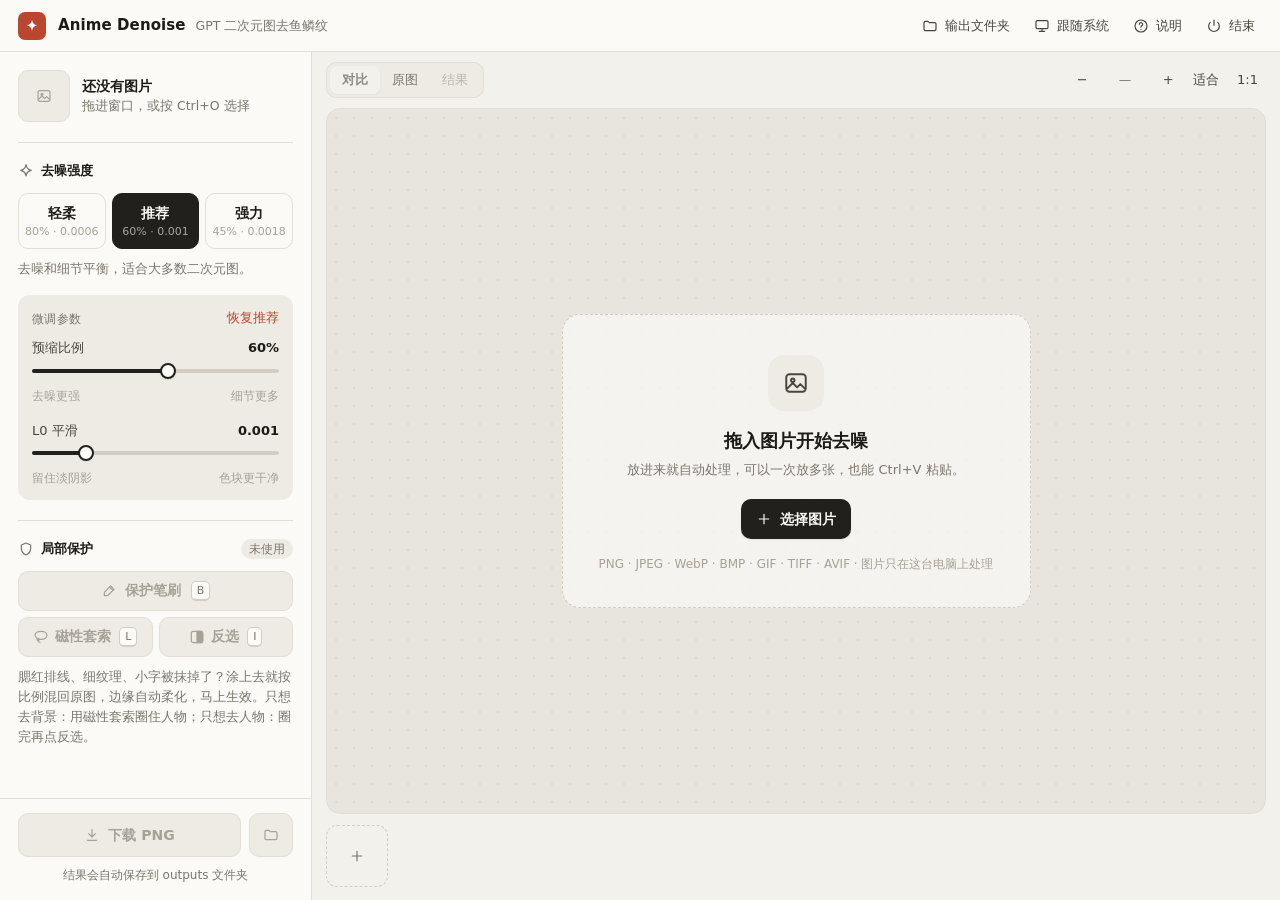
==== app/index.html @ fbfb0978 "Web app: magnetic lasso and invert for denoising only the character or only the background - Magneti" ====
<!doctype html>
<html lang="zh-CN">
<head>
<meta charset="utf-8">
<meta name="viewport" content="width=device-width, initial-scale=1">
<title>Anime Denoise</title>
<link rel="icon" href="/favicon.ico">
<script>
  // apply the saved theme before first paint
  try { const t = JSON.parse(localStorage.getItem("ad.theme")); if (t === "light" || t === "dark") document.documentElement.dataset.theme = t; } catch {}
</script>
<style>
  :root {
    --font: "Segoe UI Variable Text", "Segoe UI", "Microsoft YaHei UI", "PingFang SC", "Noto Sans SC", system-ui, sans-serif;
    --bg: #f3f1ec; --panel: #fbfaf7; --panel-2: #eeebe4; --line: #e2ded5; --line-2: #d2ccc1;
    --text: #1d1b18; --text-2: #4a463f; --muted: #7c766c; --faint: #a7a196;
    --primary: #22201c; --primary-2: #000000; --on-primary: #faf8f4; --sel-ring: rgba(29, 27, 24, .14);
    --accent: #b9472f; --accent-2: #9c3a25; --accent-soft: #f5e7e2; --accent-ring: rgba(185, 71, 47, .22);
    --stage: #e8e5de; --stage-dot: rgba(29, 27, 24, .05);
    --ok: #3f7d52; --ok-soft: #e5f0e7; --err: #b9472f; --err-soft: #f5e7e2;
    --shadow-1: 0 1px 2px rgba(29, 27, 24, .07);
    --shadow-2: 0 10px 30px rgba(29, 27, 24, .13), 0 2px 6px rgba(29, 27, 24, .06);
    --glass: rgba(251, 250, 247, .88);
    --mask: 185, 71, 47;
    color-scheme: light;
  }
  @media (prefers-color-scheme: dark) {
    :root:not([data-theme="light"]) {
      --bg: #121110; --panel: #191816; --panel-2: #22211e; --line: #2c2a26; --line-2: #3a3732;
      --text: #ece8e1; --text-2: #c9c3b9; --muted: #948d82; --faint: #625c54;
      --primary: #ece8e1; --primary-2: #ffffff; --on-primary: #161513; --sel-ring: rgba(236, 232, 225, .16);
      --accent: #e07a5f; --accent-2: #ea8f77; --accent-soft: rgba(224, 122, 95, .14); --accent-ring: rgba(224, 122, 95, .3);
      --stage: #0c0b0a; --stage-dot: rgba(255, 255, 255, .04);
      --ok: #6dbb84; --ok-soft: rgba(109, 187, 132, .13); --err: #ef8a73; --err-soft: rgba(239, 138, 115, .13);
      --shadow-1: 0 1px 2px rgba(0, 0, 0, .4);
      --shadow-2: 0 12px 34px rgba(0, 0, 0, .5), 0 2px 6px rgba(0, 0, 0, .3);
      --glass: rgba(27, 26, 23, .88);
      --mask: 224, 122, 95;
      color-scheme: dark;
    }
  }
  :root[data-theme="dark"] {
    --bg: #121110; --panel: #191816; --panel-2: #22211e; --line: #2c2a26; --line-2: #3a3732;
    --text: #ece8e1; --text-2: #c9c3b9; --muted: #948d82; --faint: #625c54;
    --primary: #ece8e1; --primary-2: #ffffff; --on-primary: #161513; --sel-ring: rgba(236, 232, 225, .16);
    --accent: #e07a5f; --accent-2: #ea8f77; --accent-soft: rgba(224, 122, 95, .14); --accent-ring: rgba(224, 122, 95, .3);
    --stage: #0c0b0a; --stage-dot: rgba(255, 255, 255, .04);
    --ok: #6dbb84; --ok-soft: rgba(109, 187, 132, .13); --err: #ef8a73; --err-soft: rgba(239, 138, 115, .13);
    --shadow-1: 0 1px 2px rgba(0, 0, 0, .4);
    --shadow-2: 0 12px 34px rgba(0, 0, 0, .5), 0 2px 6px rgba(0, 0, 0, .3);
    --glass: rgba(27, 26, 23, .88);
    --mask: 224, 122, 95;
    color-scheme: dark;
  }

  * { box-sizing: border-box; }
  [hidden] { display: none !important; }
  html, body { margin: 0; height: 100%; background: var(--bg); color: var(--text); font: 14px/1.5 var(--font); -webkit-font-smoothing: antialiased; }
  button { font: inherit; color: inherit; background: none; border: 0; padding: 0; cursor: pointer; }
  button:disabled { cursor: default; }
  :focus-visible { outline: 2px solid var(--accent); outline-offset: 2px; }
  .num { font-variant-numeric: tabular-nums; }
  svg.i { width: 16px; height: 16px; fill: none; stroke: currentColor; stroke-width: 1.8; stroke-linecap: round; stroke-linejoin: round; flex: none; }
  kbd { font: 11px/1 var(--font); padding: 3px 5px; border-radius: 5px; border: 1px solid var(--line-2); border-bottom-width: 2px; color: var(--muted); background: var(--panel); }

  .app { display: grid; grid-template-columns: 312px 1fr; grid-template-rows: 52px 1fr; height: 100vh; }

  /* ---------- top bar ---------- */
  .top { grid-column: 1 / -1; display: flex; align-items: center; gap: 12px; padding: 0 14px 0 18px; background: var(--panel); border-bottom: 1px solid var(--line); }
  .mark { width: 28px; height: 28px; border-radius: 7px; background: var(--accent); display: grid; place-items: center; }
  .brand b { font-size: 15px; font-weight: 650; letter-spacing: .1px; }
  .brand span { color: var(--muted); font-size: 12.5px; margin-left: 10px; }
  .top-actions { margin-left: auto; display: flex; gap: 2px; }
  .tbtn { display: flex; align-items: center; gap: 7px; height: 34px; padding: 0 11px; border-radius: 8px; color: var(--text-2); font-size: 13px; }
  .tbtn:hover { background: var(--panel-2); color: var(--text); }

  /* ---------- left panel ---------- */
  .panel { background: var(--panel); border-right: 1px solid var(--line); display: flex; flex-direction: column; min-height: 0; }
  .panel-scroll { flex: 1; overflow-y: auto; padding: 18px 18px 8px; }
  .sec { padding: 0 0 20px; margin-bottom: 18px; border-bottom: 1px solid var(--line); }
  .sec:last-child { border-bottom: 0; margin-bottom: 0; }
  .sec-head { display: flex; align-items: center; justify-content: space-between; margin-bottom: 12px; }
  .sec-head h2 { margin: 0; font-size: 13px; font-weight: 650; color: var(--text); display: flex; align-items: center; gap: 7px; }
  .sec-head h2 svg { color: var(--muted); }
  .pill { font-size: 11.5px; line-height: 20px; padding: 0 8px; border-radius: 999px; background: var(--panel-2); color: var(--muted); white-space: nowrap; }
  .pill.accent { background: var(--accent-soft); color: var(--accent); }
  .pill.ok { background: var(--ok-soft); color: var(--ok); }
  .hint { margin: 10px 0 0; color: var(--muted); font-size: 12.5px; line-height: 1.6; }

  .file { display: flex; gap: 12px; align-items: center; }
  .file .thumb { width: 52px; height: 52px; border-radius: 10px; object-fit: cover; background: var(--panel-2); border: 1px solid var(--line); flex: none; }
  .file .thumb.blank { display: grid; place-items: center; color: var(--faint); }
  .file .meta { min-width: 0; flex: 1; }
  .file .name { font-weight: 600; white-space: nowrap; overflow: hidden; text-overflow: ellipsis; }
  .file .dims { color: var(--muted); font-size: 12.5px; }
  .status { display: flex; align-items: center; gap: 7px; margin-top: 12px; font-size: 12.5px; color: var(--text-2); }
  .status .dot { width: 7px; height: 7px; border-radius: 50%; background: var(--faint); flex: none; }
  .status.ok .dot { background: var(--ok); }
  .status.run .dot { background: var(--accent); animation: pulse 1s ease-in-out infinite; }
  .status.err { color: var(--err); } .status.err .dot { background: var(--err); }
  @keyframes pulse { 50% { opacity: .3; } }

  .presets { display: grid; grid-template-columns: repeat(3, 1fr); gap: 6px; }
  .preset { border: 1px solid var(--line); border-radius: 10px; padding: 9px 6px 8px; text-align: center; background: var(--panel); transition: border-color .12s, background .12s; }
  .preset b { display: block; font-size: 13.5px; font-weight: 600; }
  .preset small { display: block; font-size: 11px; color: var(--faint); margin-top: 1px; }
  .preset:hover:not(:disabled) { border-color: var(--line-2); background: var(--panel-2); }
  .preset[aria-checked="true"] { border-color: var(--primary); background: var(--primary); }
  .preset[aria-checked="true"] b { color: var(--on-primary); }
  .preset[aria-checked="true"] small { color: var(--on-primary); opacity: .62; }

  .tune { margin-top: 16px; padding: 14px 14px 12px; border-radius: 12px; background: var(--panel-2); }
  .tune-head { display: flex; align-items: center; justify-content: space-between; font-size: 12px; color: var(--muted); letter-spacing: .3px; }
  .tune-body { padding-top: 10px; }
  .field + .field { margin-top: 16px; }
  .field-top { display: flex; justify-content: space-between; font-size: 13px; color: var(--text-2); }
  .field-top output { color: var(--text); font-weight: 600; }
  .ends { display: flex; justify-content: space-between; color: var(--faint); font-size: 11.5px; margin-top: 2px; }
  .linkbtn { color: var(--accent); font-size: 12.5px; }
  .linkbtn:hover { text-decoration: underline; }

  input[type=range] { -webkit-appearance: none; appearance: none; width: 100%; height: 18px; margin: 4px 0 0; background: transparent; cursor: pointer; --p: 50%; }
  input[type=range]::-webkit-slider-runnable-track { height: 4px; border-radius: 2px; background: linear-gradient(var(--primary), var(--primary)) 0 / var(--p) 100% no-repeat, var(--line-2); }
  input[type=range]::-webkit-slider-thumb { -webkit-appearance: none; width: 16px; height: 16px; margin-top: -6px; border-radius: 50%; background: var(--panel); border: 2px solid var(--primary); box-shadow: var(--shadow-1); }
  input[type=range]::-moz-range-track { height: 4px; border-radius: 2px; background: var(--line-2); }
  input[type=range]::-moz-range-progress { height: 4px; border-radius: 2px; background: var(--primary); }
  input[type=range]::-moz-range-thumb { width: 12px; height: 12px; border-radius: 50%; background: var(--panel); border: 2px solid var(--primary); }
  input[type=range]:disabled { opacity: .45; cursor: default; }

  .btn { display: inline-flex; align-items: center; justify-content: center; gap: 8px; height: 40px; padding: 0 14px; border-radius: 10px; border: 1px solid var(--line-2); background: var(--panel); font-weight: 600; font-size: 13.5px; color: var(--text); transition: background .12s, border-color .12s; }
  .btn:hover:not(:disabled) { background: var(--panel-2); }
  .btn.wide { width: 100%; }
  .btn.primary { background: var(--primary); border-color: transparent; color: var(--on-primary); box-shadow: var(--shadow-1); }
  .btn.primary:hover:not(:disabled) { background: var(--primary-2); }
  .btn.on { background: var(--accent-soft); border-color: var(--accent); color: var(--accent); }
  .btn:disabled { background: var(--panel-2); border-color: var(--line); color: var(--faint); box-shadow: none; }
  .btn.icon { width: 40px; padding: 0; }
  .btn kbd { margin-left: 2px; }
  .protect-sum { display: flex; align-items: center; gap: 8px; margin-top: 10px; font-size: 12.5px; color: var(--text-2); }
  .protect-sum .dot { width: 7px; height: 7px; border-radius: 50%; background: rgb(var(--mask)); }
  .protect-sum .linkbtn { margin-left: auto; }

  .panel-foot { border-top: 1px solid var(--line); padding: 14px 18px 16px; }
  .foot-row { display: flex; gap: 8px; }
  .foot-row .primary { flex: 1; height: 44px; font-size: 14px; }
  .foot-row .icon { height: 44px; width: 44px; }
  .foot-note { margin-top: 9px; font-size: 12px; color: var(--muted); text-align: center; min-height: 18px; white-space: nowrap; overflow: hidden; text-overflow: ellipsis; }
  .foot-note .flink { color: var(--accent); cursor: pointer; }
  .foot-note .flink:hover { text-decoration: underline; }

  /* ---------- work area ---------- */
  .work { display: grid; grid-template-rows: auto 1fr auto; min-width: 0; min-height: 0; padding: 0 14px; }
  .toolbar { display: flex; align-items: center; gap: 10px; flex-wrap: wrap; padding: 10px 0; }
  .seg { display: inline-flex; padding: 3px; border-radius: 10px; background: var(--panel-2); border: 1px solid var(--line); }
  .seg button { display: flex; align-items: center; gap: 6px; height: 28px; padding: 0 12px; border-radius: 7px; font-size: 13px; color: var(--muted); white-space: nowrap; }
  .seg button:hover:not(:disabled) { color: var(--text); }
  .seg button.on { background: var(--panel); color: var(--text); box-shadow: var(--shadow-1); font-weight: 600; }
  .seg button:disabled { opacity: .45; }
  .seg button kbd { font-size: 10px; padding: 2px 4px; }
  .seg .lbl { display: flex; align-items: center; padding: 0 6px 0 9px; font-size: 12px; color: var(--faint); }
  .tb-hint { color: var(--faint); font-size: 12.5px; white-space: nowrap; }
  .zoom { margin-left: auto; display: flex; align-items: center; gap: 2px; }
  .zoom button { height: 30px; min-width: 30px; padding: 0 8px; border-radius: 8px; color: var(--text-2); font-size: 13px; display: grid; place-items: center; white-space: nowrap; }
  .zoom button:hover { background: var(--panel-2); color: var(--text); }
  .zoom .pct { width: 52px; text-align: center; color: var(--muted); font-size: 12.5px; }

  .stage { position: relative; min-height: 0; border-radius: 14px; overflow: hidden; background-color: var(--stage); border: 1px solid var(--line);
    background-image: radial-gradient(var(--stage-dot) 1px, transparent 1.2px); background-size: 18px 18px; user-select: none; touch-action: none; }
  .stage.has { cursor: grab; }
  .stage.paint { cursor: none; }
  .stage.lasso { cursor: crosshair; }
  .lasso-svg { position: absolute; inset: 0; width: 100%; height: 100%; z-index: 6; pointer-events: none; overflow: visible; }
  .lasso-svg path { fill: none; stroke-width: 1.5; stroke-linejoin: round; stroke-linecap: round; }
  .lasso-svg .ant-b { stroke: rgba(0, 0, 0, .8); }
  .lasso-svg .ant-w { stroke: #fff; stroke-dasharray: 5 4; animation: ants .5s linear infinite; }
  .lasso-svg .anc { fill: #fff; stroke: rgba(0, 0, 0, .8); stroke-width: 1; }
  .lasso-svg circle { fill: #fff; stroke: rgba(0, 0, 0, .8); stroke-width: 1.2; }
  .lasso-svg circle.near { fill: rgb(var(--mask)); stroke: #fff; stroke-width: 2; }
  @keyframes ants { to { stroke-dashoffset: -9; } }
  .row2 { display: grid; grid-template-columns: 1fr 1fr; gap: 6px; margin-top: 6px; }
  .row2 .btn { padding: 0 8px; gap: 6px; white-space: nowrap; min-width: 0; }
  .stage.space { cursor: grab !important; }
  .stage.panning { cursor: grabbing !important; }
  .stage.sizing { cursor: none !important; }
  /* the floating toolbar is UI, not canvas: normal cursors even while painting / panning */
  .floatbar { cursor: default !important; }
  .floatbar button, .floatbar label, .floatbar input { cursor: pointer !important; }
  .frame { position: absolute; pointer-events: none; box-shadow: 0 0 0 1px rgba(0, 0, 0, .06), 0 14px 40px rgba(0, 0, 0, .16);
    background: #fff; background-image: linear-gradient(45deg, #e3e3e8 25%, transparent 25%, transparent 75%, #e3e3e8 75%), linear-gradient(45deg, #e3e3e8 25%, transparent 25%, transparent 75%, #e3e3e8 75%);
    background-size: 16px 16px; background-position: 0 0, 8px 8px; }
  .layer { position: absolute; inset: 0; overflow: hidden; pointer-events: none; }
  .layer img, .layer canvas { position: absolute; left: 0; top: 0; transform-origin: 0 0; max-width: none; }
  .layer .px { image-rendering: pixelated; }
  #Lm { opacity: 0; transition: opacity .35s ease; }
  #Lm.show { opacity: 1; transition: opacity .06s; }
  .tag { position: absolute; top: 12px; z-index: 3; padding: 4px 10px; border-radius: 7px; font-size: 12px; color: #fff; background: rgba(22, 20, 18, .6); backdrop-filter: blur(6px); pointer-events: none; }
  .tag.l { left: 12px; } .tag.r { right: 12px; }
  .stage.brushing .tag { top: 72px; }
  .divider { position: absolute; top: 0; bottom: 0; width: 2px; margin-left: -1px; background: rgba(255, 255, 255, .95); box-shadow: 0 0 0 1px rgba(0, 0, 0, .12); z-index: 2; cursor: ew-resize; }
  .knob { position: absolute; top: 50%; left: 50%; width: 36px; height: 36px; margin: -18px 0 0 -18px; border-radius: 50%; background: #fff; box-shadow: 0 2px 10px rgba(0, 0, 0, .25); display: grid; place-items: center; color: #33333b; }
  .knob svg { width: 18px; height: 18px; }
  .brush { position: absolute; z-index: 6; border-radius: 50%; border: 1.5px solid #fff; box-shadow: 0 0 0 1px rgba(0, 0, 0, .45), inset 0 0 0 1px rgba(0, 0, 0, .25); pointer-events: none; transform: translate(-50%, -50%); }
  .brush.erase { border-style: dashed; }
  .size-tip { position: absolute; z-index: 9; transform: translate(-50%, -100%); padding: 3px 8px; border-radius: 6px; font-size: 12px; color: #fff; background: rgba(22, 20, 18, .78); pointer-events: none; white-space: nowrap; }

  .floatbar { position: absolute; top: 12px; left: 50%; transform: translateX(-50%); z-index: 7; display: flex; align-items: center; gap: 4px; padding: 6px; border-radius: 14px;
    background: var(--glass); backdrop-filter: blur(14px); border: 1px solid var(--line); box-shadow: var(--shadow-2); white-space: nowrap;
    width: max-content; max-width: calc(100% - 24px); flex-wrap: wrap; justify-content: center; }
  .floatbar .sep { width: 1px; height: 24px; background: var(--line-2); margin: 0 6px; }
  .floatbar .seg { background: var(--panel-2); }
  .fb-field { display: flex; align-items: center; gap: 8px; padding: 0 6px; font-size: 12.5px; color: var(--text-2); }
  .fb-field input { width: 84px; margin: 0; }
  .fb-field output { width: 38px; color: var(--text); font-weight: 600; text-align: right; }
  .ib { width: 32px; height: 32px; border-radius: 8px; display: grid; place-items: center; color: var(--text-2); }
  .ib:hover:not(:disabled) { background: var(--panel-2); color: var(--text); }
  .ib:disabled { opacity: .35; }
  .ib.on { color: var(--text); background: var(--panel-2); }
  .saved { font-size: 12px; color: var(--faint); padding: 0 6px; min-width: 52px; text-align: center; }
  .done-btn { height: 32px; padding: 0 14px; border-radius: 9px; background: var(--primary); color: var(--on-primary); font-weight: 600; font-size: 13px; }
  .tip { position: absolute; bottom: 12px; left: 50%; transform: translateX(-50%); width: max-content; max-width: calc(100% - 24px); overflow: hidden; text-overflow: ellipsis; z-index: 5; padding: 6px 12px; border-radius: 9px; font-size: 12px; color: #fff; background: rgba(22, 20, 18, .64); backdrop-filter: blur(6px); white-space: nowrap; pointer-events: none; }

  .progress { position: absolute; inset: 0 0 auto 0; z-index: 8; pointer-events: none; }
  .progress .bar { height: 2px; background: linear-gradient(90deg, transparent, var(--accent), transparent); background-size: 40% 100%; background-repeat: no-repeat; animation: slide 1.1s linear infinite; }
  @keyframes slide { from { background-position: -40% 0; } to { background-position: 140% 0; } }
  .pcard { position: absolute; top: 14px; left: 50%; transform: translateX(-50%); width: max-content; display: flex; align-items: center; gap: 10px; padding: 8px 14px; border-radius: 12px; background: var(--glass); backdrop-filter: blur(14px); border: 1px solid var(--line); box-shadow: var(--shadow-2); font-size: 13px; white-space: nowrap; }
  .floatbar:not([hidden]) ~ .progress .pcard { top: 70px; }
  .pcard .t { color: var(--muted); }
  .spin { width: 16px; height: 16px; border-radius: 50%; border: 2px solid var(--accent-ring); border-top-color: var(--accent); animation: r .8s linear infinite; flex: none; }
  @keyframes r { to { transform: rotate(360deg); } }

  .empty { position: absolute; inset: 0; display: grid; place-items: center; padding: 24px; }
  .chip-dev { display: flex; align-items: center; gap: 7px; height: 26px; padding: 0 10px; margin-right: 6px; border-radius: 999px; background: var(--panel-2); color: var(--muted); font-size: 12px; white-space: nowrap; }
  .chip-dev i { width: 7px; height: 7px; border-radius: 50%; background: var(--ok); }
  .empty-card { text-align: center; max-width: 470px; padding: 40px 36px 34px; border-radius: 18px; border: 1.5px dashed var(--line-2); background: color-mix(in srgb, var(--panel) 70%, transparent); }
  .empty-icon { width: 56px; height: 56px; margin: 0 auto 16px; border-radius: 16px; display: grid; place-items: center; background: var(--panel-2); color: var(--text-2); }
  .empty-icon svg { width: 26px; height: 26px; }
  .empty h3 { margin: 0 0 6px; font-size: 18px; font-weight: 650; }
  .empty p { margin: 0 0 20px; color: var(--muted); font-size: 13px; }
  .empty small { display: block; margin-top: 16px; color: var(--faint); font-size: 12px; }

  .strip { display: flex; align-items: center; gap: 10px; padding: 10px 0 12px; min-height: 86px; overflow-x: auto; }
  .sitem, .sadd { position: relative; flex: none; width: 62px; height: 62px; border-radius: 11px; }
  .sadd { border: 1.5px dashed var(--line-2); color: var(--muted); display: grid; place-items: center; }
  .sadd:hover { border-color: var(--primary); color: var(--text); }
  .sitem img { width: 100%; height: 100%; object-fit: cover; border-radius: 11px; border: 1px solid var(--line); display: block; background: var(--panel-2); }
  .sitem.cur img { border: 2px solid var(--primary); box-shadow: 0 0 0 3px var(--sel-ring); }
  .sbadge { position: absolute; right: -4px; bottom: -4px; min-width: 20px; height: 20px; border-radius: 10px; display: grid; place-items: center; font-size: 11px; font-weight: 700; padding: 0 5px; border: 2px solid var(--bg); }
  .sbadge.ok { background: var(--ok); color: #fff; }
  .sbadge.err { background: var(--err); color: #fff; }
  .sbadge.wait { background: var(--panel-2); color: var(--muted); }
  .sbadge.run { background: var(--panel); padding: 0; } .sbadge.run .spin { width: 12px; height: 12px; border-width: 2px; }
  .sbadge.mask { left: -4px; right: auto; background: rgb(var(--mask)); color: #fff; }
  .sdel { position: absolute; top: -6px; right: -6px; width: 20px; height: 20px; border-radius: 50%; background: var(--primary); color: var(--on-primary); display: none; place-items: center; font-size: 12px; line-height: 1; }
  .sitem:hover .sdel { display: grid; }
  .strip-note { color: var(--faint); font-size: 12px; margin-left: 4px; white-space: nowrap; }

  /* ---------- overlays ---------- */
  .drop { position: fixed; inset: 0; z-index: 50; background: color-mix(in srgb, var(--bg) 72%, transparent); backdrop-filter: blur(4px); display: grid; place-items: center; pointer-events: none; }
  .drop div { padding: 34px 48px; border-radius: 20px; border: 2px dashed var(--primary); background: var(--panel); font-size: 16px; font-weight: 600; color: var(--text); box-shadow: var(--shadow-2); }
  .toasts { position: fixed; left: 50%; bottom: 104px; transform: translateX(-50%); z-index: 60; display: flex; flex-direction: column; gap: 8px; align-items: center; pointer-events: none; }
  .toast { pointer-events: auto; display: flex; align-items: center; gap: 12px; max-width: 560px; padding: 10px 12px 10px 16px; border-radius: 12px; background: #22201c; color: #f6f3ee; font-size: 13px; box-shadow: var(--shadow-2); animation: up .18s ease-out; }
  .toast.err { background: var(--err); color: #fff; }
  .toast button { color: inherit; opacity: .7; font-size: 15px; width: 22px; height: 22px; }
  @keyframes up { from { opacity: 0; transform: translateY(8px); } }
  dialog { border: 1px solid var(--line); border-radius: 18px; padding: 0; background: var(--panel); color: var(--text); box-shadow: var(--shadow-2); max-width: min(760px, calc(100vw - 32px)); }
  #helpDlg { width: min(760px, calc(100vw - 32px)); }
  dialog::backdrop { background: rgba(10, 10, 14, .42); backdrop-filter: blur(3px); }
  .dlg { padding: 24px 26px 22px; }
  .dlg h3 { margin: 0 0 16px; font-size: 17px; }
  .dlg h4 { margin: 22px 0 10px; font-size: 13px; color: var(--muted); font-weight: 600; }
  .formula { display: grid; grid-template-columns: 1fr auto 1fr auto 1fr auto 1fr; align-items: stretch; gap: 8px; }
  .formula .op { display: grid; place-items: center; color: var(--faint); font-size: 18px; }
  .fcard { border: 1px solid var(--line); border-radius: 12px; padding: 12px; background: var(--panel-2); font-size: 12.5px; color: var(--muted); line-height: 1.55; }
  .fcard b { display: block; color: var(--text); font-size: 13.5px; margin-bottom: 4px; }
  .fcard.last { border-color: var(--primary); background: var(--panel); }
  .fcard.last b { color: var(--accent); }
  .keys { display: grid; grid-template-columns: 1fr 1fr; gap: 6px 28px; font-size: 13px; }
  .keys div { display: flex; justify-content: space-between; align-items: center; gap: 12px; padding: 3px 0; color: var(--text-2); }
  .keys span:last-child { display: flex; gap: 4px; flex: none; }
  .dlg-foot { display: flex; align-items: center; gap: 10px; margin-top: 22px; }
  .dlg-foot .note { color: var(--faint); font-size: 12px; margin-right: auto; }
  .dlg-foot a { color: var(--accent); }
  .ended { position: fixed; inset: 0; z-index: 99; display: grid; place-items: center; background: var(--bg); color: var(--muted); font-size: 15px; }

  @media (max-width: 900px) {
    .app { grid-template-columns: 1fr; grid-template-rows: 52px auto minmax(420px, 1fr); }
    .panel { border-right: 0; border-bottom: 1px solid var(--line); }
    .brand span, .tbtn span { display: none; }
    .tb-hint { display: none; }
  }
</style>
</head>
<body>
<svg width="0" height="0" style="position:absolute" aria-hidden="true">
  <!-- mask is an opaque grey image (brightness = restore strength); this turns grey into alpha for blending -->
  <filter id="sqrtA" color-interpolation-filters="sRGB"><feComponentTransfer><feFuncA type="gamma" amplitude="1" exponent="0.5" offset="0"/></feComponentTransfer></filter>
  <filter id="g2a" color-interpolation-filters="sRGB"><feColorMatrix type="matrix" values="0 0 0 0 1  0 0 0 0 1  0 0 0 0 1  1 0 0 0 0"/></filter>
  <symbol id="i-spark" viewBox="0 0 24 24"><path d="M12 2.5c.7 4.9 2.7 7.4 7.9 8.5-5.2 1.1-7.2 3.6-7.9 8.5-.7-4.9-2.7-7.4-7.9-8.5 5.2-1.1 7.2-3.6 7.9-8.5z"/></symbol>
  <symbol id="i-image" viewBox="0 0 24 24"><rect x="3" y="4" width="18" height="16" rx="3"/><circle cx="9" cy="9.5" r="1.6"/><path d="m4 17 5-5 4 4 3-3 4 4"/></symbol>
  <symbol id="i-folder" viewBox="0 0 24 24"><path d="M3 7a2 2 0 0 1 2-2h4l2 2h8a2 2 0 0 1 2 2v8a2 2 0 0 1-2 2H5a2 2 0 0 1-2-2z"/></symbol>
  <symbol id="i-sun" viewBox="0 0 24 24"><circle cx="12" cy="12" r="4"/><path d="M12 2v2M12 20v2M4.9 4.9l1.4 1.4M17.7 17.7l1.4 1.4M2 12h2M20 12h2M4.9 19.1l1.4-1.4M17.7 6.3l1.4-1.4"/></symbol>
  <symbol id="i-moon" viewBox="0 0 24 24"><path d="M20 14.5A8 8 0 0 1 9.5 4a8 8 0 1 0 10.5 10.5z"/></symbol>
  <symbol id="i-auto" viewBox="0 0 24 24"><rect x="3" y="4" width="18" height="12" rx="2"/><path d="M8 20h8M12 16v4"/></symbol>
  <symbol id="i-help" viewBox="0 0 24 24"><circle cx="12" cy="12" r="9"/><path d="M9.5 9.5a2.5 2.5 0 1 1 3.5 2.3c-.6.3-1 .8-1 1.5v.4M12 17h.01"/></symbol>
  <symbol id="i-power" viewBox="0 0 24 24"><path d="M12 3v8M6.3 6.6a8 8 0 1 0 11.4 0"/></symbol>
  <symbol id="i-sliders" viewBox="0 0 24 24"><path d="M4 7h10M18 7h2M4 17h4M12 17h8"/><circle cx="16" cy="7" r="2"/><circle cx="10" cy="17" r="2"/></symbol>
  <symbol id="i-shield" viewBox="0 0 24 24"><path d="M12 3 5 6v5c0 4.5 3 8.2 7 10 4-1.8 7-5.5 7-10V6z"/></symbol>
  <symbol id="i-brush" viewBox="0 0 24 24"><path d="M14.5 4.5 19.5 9.5 11 18a3 3 0 0 1-2.1.9H5v-3.9A3 3 0 0 1 5.9 13z"/><path d="m13 6 5 5"/></symbol>
  <symbol id="i-eraser" viewBox="0 0 24 24"><path d="m7 21-4-4 10-10 8 8-6 6z"/><path d="M7 21h13M9 11l6 6"/></symbol>
  <symbol id="i-undo" viewBox="0 0 24 24"><path d="M9 14 4 9l5-5"/><path d="M4 9h10a6 6 0 0 1 0 12h-3"/></symbol>
  <symbol id="i-redo" viewBox="0 0 24 24"><path d="m15 14 5-5-5-5"/><path d="M20 9H10a6 6 0 0 0 0 12h3"/></symbol>
  <symbol id="i-eye-auto" viewBox="0 0 24 24"><path d="M2 12s3.5-7 10-7c2.1 0 3.9.7 5.4 1.7M22 12s-3.5 7-10 7c-2.1 0-3.9-.7-5.4-1.7"/><circle cx="12" cy="12" r="3"/><path d="M19 3v4h-4M5 21v-4h4"/></symbol>
  <symbol id="i-eye" viewBox="0 0 24 24"><path d="M2 12s3.5-7 10-7 10 7 10 7-3.5 7-10 7S2 12 2 12z"/><circle cx="12" cy="12" r="3"/></symbol>
  <symbol id="i-trash" viewBox="0 0 24 24"><path d="M4 7h16M9 7V4h6v3M6 7l1 13h10l1-13"/></symbol>
  <symbol id="i-down" viewBox="0 0 24 24"><path d="M12 4v11M7 10l5 5 5-5M5 20h14"/></symbol>
  <symbol id="i-plus" viewBox="0 0 24 24"><path d="M12 5v14M5 12h14"/></symbol>
  <symbol id="i-chev" viewBox="0 0 24 24"><path d="m9 6 6 6-6 6"/></symbol>
  <symbol id="i-lr" viewBox="0 0 24 24"><path d="m9 7-5 5 5 5M15 7l5 5-5 5"/></symbol>
  <symbol id="i-lasso" viewBox="0 0 24 24"><path d="M6.6 14.2C4.4 13.1 3 11.4 3 9.5 3 6 7 3.5 12 3.5s9 2.5 9 6-4 6-9 6c-1.1 0-2.2-.1-3.2-.4"/><circle cx="7.6" cy="15.6" r="1.6"/><path d="M7.4 17.2c.2 1.6 1.4 2.6 3.1 3.1"/></symbol>
  <symbol id="i-invert" viewBox="0 0 24 24"><rect x="3.5" y="3.5" width="17" height="17" rx="3"/><path d="M12 3.5h5.5a3 3 0 0 1 3 3v11a3 3 0 0 1-3 3H12z" fill="currentColor"/></symbol>
</svg>

<div class="app">
  <header class="top">
    <div class="mark"><svg width="16" height="16" fill="#fff"><use href="#i-spark"/></svg></div>
    <div class="brand"><b>Anime Denoise</b><span>GPT 二次元图去鱼鳞纹</span></div>
    <div class="top-actions">
      <span class="chip-dev" id="devChip" title="图片只在这台电脑上处理" hidden><i></i><span id="devName">本机处理</span></span>
      <button class="tbtn" id="openOut" title="打开输出文件夹"><svg class="i"><use href="#i-folder"/></svg><span>输出文件夹</span></button>
      <button class="tbtn" id="themeBtn" title="切换外观"><svg class="i"><use id="themeIcon" href="#i-auto"/></svg><span id="themeLabel">跟随系统</span></button>
      <button class="tbtn" id="helpBtn" title="说明与快捷键（?）"><svg class="i"><use href="#i-help"/></svg><span>说明</span></button>
      <button class="tbtn" id="quitBtn" title="结束工具"><svg class="i"><use href="#i-power"/></svg><span>结束</span></button>
    </div>
  </header>

  <aside class="panel">
    <div class="panel-scroll">
      <section class="sec">
        <div class="file">
          <div class="thumb blank" id="fThumbBlank"><svg class="i"><use href="#i-image"/></svg></div>
          <img class="thumb" id="fThumb" alt="" hidden>
          <div class="meta">
            <div class="name" id="fName">还没有图片</div>
            <div class="dims num" id="fDims">拖进窗口，或按 Ctrl+O 选择</div>
          </div>
        </div>
        <div class="status" id="fStatus" hidden><span class="dot"></span><span id="fStatusText"></span></div>
      </section>

      <section class="sec">
        <div class="sec-head"><h2><svg class="i"><use href="#i-spark"/></svg>去噪强度</h2><span class="pill" id="paramPill">推荐</span></div>
        <div class="presets" role="radiogroup" aria-label="去噪强度">
          <button class="preset" role="radio" data-preset="gentle"><b>轻柔</b><small class="num">80% · 0.0006</small></button>
          <button class="preset" role="radio" data-preset="recommended"><b>推荐</b><small class="num">60% · 0.001</small></button>
          <button class="preset" role="radio" data-preset="strong"><b>强力</b><small class="num">45% · 0.0018</small></button>
        </div>
        <p class="hint" id="presetHint"></p>
        <div class="tune" id="tune">
          <div class="tune-head"><span>微调参数</span><button class="linkbtn" id="resetParams">恢复推荐</button></div>
          <div class="tune-body">
            <div class="field">
              <div class="field-top"><span>预缩比例</span><output class="num" id="downOut"></output></div>
              <input type="range" id="down" min="10" max="100" step="5">
              <div class="ends"><span>去噪更强</span><span>细节更多</span></div>
            </div>
            <div class="field">
              <div class="field-top"><span>L0 平滑</span><output class="num" id="l0Out"></output></div>
              <input type="range" id="l0" min="0" max="0.005" step="0.0001">
              <div class="ends"><span>留住淡阴影</span><span>色块更干净</span></div>
            </div>
          </div>
        </div>
      </section>

      <section class="sec">
        <div class="sec-head"><h2><svg class="i"><use href="#i-shield"/></svg>局部保护</h2><span class="pill" id="protectPill">未使用</span></div>
        <button class="btn wide" id="brushBtn"><svg class="i"><use href="#i-brush"/></svg><span id="brushBtnText">保护笔刷</span><kbd id="brushKbd">B</kbd></button>
        <div class="row2">
          <button class="btn" id="lassoBtn" title="磁性套索（L）：沿轮廓自动吸附，圈住的地方保持原图"><svg class="i"><use href="#i-lasso"/></svg>磁性套索<kbd>L</kbd></button>
          <button class="btn" id="invertBtn" title="反选（I）：保护区和去噪区互换"><svg class="i"><use href="#i-invert"/></svg>反选<kbd>I</kbd></button>
        </div>
        <p class="hint">腮红排线、细纹理、小字被抹掉了？涂上去就按比例混回原图，边缘自动柔化，马上生效。只想去背景：用磁性套索圈住人物；只想去人物：圈完再点反选。</p>
        <div class="protect-sum" id="protectSum" hidden><span class="dot"></span><span id="protectSumText"></span><button class="linkbtn" id="clearMask">清除</button></div>
      </section>
    </div>
    <footer class="panel-foot">
      <div class="foot-row">
        <button class="btn primary" id="dlBtn" disabled><svg class="i"><use href="#i-down"/></svg>下载 PNG</button>
        <button class="btn icon" id="revealBtn" title="在文件夹中显示" disabled><svg class="i"><use href="#i-folder"/></svg></button>
      </div>
      <div class="foot-note" id="footNote">结果也会自动保存到 outputs 文件夹</div>
    </footer>
  </aside>

  <main class="work">
    <div class="toolbar">
      <div class="seg" id="viewSeg">
        <button data-v="cmp" class="on" title="左右对比（1）">对比</button>
        <button data-v="before" title="全屏原图（2；X 在原图 / 结果间切换）">原图</button>
        <button data-v="after" title="全屏结果（3；X 在原图 / 结果间切换）">结果</button>
      </div>
      <div class="seg" id="baseSeg" hidden>
        <span class="lbl">左边</span>
        <button data-b="orig" class="on">原图</button>
        <button data-b="den">未保护结果</button>
      </div>
      <span class="tb-hint" id="viewHint"></span>
      <div class="zoom">
        <button id="zOut" title="缩小">−</button>
        <span class="pct num" id="zPct">—</span>
        <button id="zIn" title="放大">+</button>
        <button id="zFit" title="适合画面（F，双击）">适合</button>
        <button id="z11" title="原始大小（0）">1:1</button>
      </div>
    </div>

    <div class="stage" id="stage">
      <div class="frame" id="frame" hidden></div>
      <div class="layer" id="Lb"><img id="imgB" alt=""></div>
      <div class="layer" id="La"><canvas id="cvA"></canvas></div>
      <div class="layer" id="Lm"><canvas id="cvM"></canvas></div>
      <span class="tag l" id="tagL" hidden>原图</span><span class="tag r" id="tagR" hidden>结果</span>
      <div class="divider" id="div" hidden><div class="knob" id="knob" tabindex="0" role="slider" aria-label="对比分割线" aria-valuemin="0" aria-valuemax="100"><svg class="i"><use href="#i-lr"/></svg></div></div>

      <div class="floatbar" id="brushbar" hidden>
        <div class="seg"><button data-t="brush" class="on" title="画笔（B）"><svg class="i"><use href="#i-brush"/></svg>画笔</button><button data-t="erase" title="橡皮（E，或右键拖动）"><svg class="i"><use href="#i-eraser"/></svg>橡皮</button><button data-t="lasso" title="磁性套索（L）：沿轮廓自动吸附，闭合后填成保护区；按住 Alt 闭合或右键 = 减去"><svg class="i"><use href="#i-lasso"/></svg>套索</button></div>
        <span class="sep"></span>
        <label class="fb-field" id="bSizeField" title="画笔大小，按原图像素（按住空格 + 滚轮，或 [ ]）">大小<input type="range" id="bSize" min="2" max="300" step="1"><output class="num" id="bSizeOut"></output></label>
        <label class="fb-field" title="接下来这几笔混回原图的比例（颜色越深越强）；画过的地方再画会改成新比例；100% 就是完全不动">恢复原图<input type="range" id="bMix" min="0" max="100" step="5"><output class="num" id="bMixOut"></output></label>
        <label class="fb-field" title="边缘渐变宽度；0 是硬边">柔边<input type="range" id="bFeather" min="0" max="150" step="2"><output class="num" id="bFeatherOut"></output></label>
        <span class="sep"></span>
        <button class="ib" id="bUndo" title="撤销（Ctrl+Z）"><svg class="i"><use href="#i-undo"/></svg></button>
        <button class="ib" id="bRedo" title="重做（Ctrl+Shift+Z）"><svg class="i"><use href="#i-redo"/></svg></button>
        <button class="ib" id="bEye" title="涂完自动隐藏范围（点击改成一直显示）；按住 M 看全部涂抹"><svg class="i"><use id="bEyeIcon" href="#i-eye-auto"/></svg></button>
        <button class="ib" id="bInvert" title="反选（I）：保护区和去噪区互换（可撤销）"><svg class="i"><use href="#i-invert"/></svg></button>
        <button class="ib" id="bClear" title="清除全部（可撤销）"><svg class="i"><use href="#i-trash"/></svg></button>
        <span class="saved" id="bSaved"></span>
        <button class="done-btn" id="bDone" title="完成涂抹（B 或 Esc）">完成</button>
      </div>
      <div class="tip" id="brushTip" hidden>涂到的地方混回原图 · 右键拖动擦除 · 按住空格：拖动画面 / 滚轮调笔刷大小 · 按住 M 看全部涂抹</div>

      <div class="progress" id="prog" hidden><div class="bar"></div><div class="pcard"><span class="spin"></span><span id="progText">去噪中</span><span class="t num" id="progTime"></span></div></div>
      <svg class="lasso-svg" id="lassoSvg" hidden aria-hidden="true"><path class="ant-b" id="lzB"/><path class="ant-w" id="lzW"/><path class="anc" id="lzA"/><circle id="lzStart" r="4.5"/></svg>
      <div class="brush" id="brushCur" hidden></div>
      <div class="size-tip num" id="sizeTip" hidden></div>

      <div class="empty" id="empty">
        <div class="empty-card">
          <div class="empty-icon"><svg class="i"><use href="#i-image"/></svg></div>
          <h3>拖入图片开始去噪</h3>
          <p>放进来就自动处理，可以一次放多张，也能 Ctrl+V 粘贴。</p>
          <button class="btn primary" id="emptyPick"><svg class="i"><use href="#i-plus"/></svg>选择图片</button>
          <small>PNG · JPEG · WebP · BMP · GIF · TIFF · AVIF · 图片只在这台电脑上处理</small>
        </div>
      </div>
    </div>

    <div class="strip" id="strip">
      <button class="sadd" id="stripAdd" title="添加图片（Ctrl+O）"><svg class="i"><use href="#i-plus"/></svg></button>
      <div id="stripItems" style="display:flex;gap:12px;align-items:center"></div>
      <span class="strip-note" id="stripNote"></span>
    </div>
  </main>
</div>

<div class="drop" id="dropOverlay" hidden><div>松开即可加入</div></div>
<div class="toasts" id="toasts"></div>
<input type="file" id="fileInput" accept="image/*,.tif,.tiff,.tga,.avif,.jfif" multiple hidden>

<dialog id="helpDlg">
  <div class="dlg">
    <h3>结果是怎么来的</h3>
    <div class="formula">
      <div class="fcard"><b>原图</b>永远不会被改动</div><div class="op">＋</div>
      <div class="fcard"><b>去噪</b>按强度重算；松手就重跑，只改 L0 约 0.3 秒</div><div class="op">＋</div>
      <div class="fcard"><b>局部保护</b>涂到的地方混回原图，马上生效</div><div class="op">＝</div>
      <div class="fcard last"><b>结果</b>看到的就是下载的，也自动存到 outputs</div>
    </div>
    <h4>快捷键</h4>
    <div class="keys">
      <div><span>添加 / 粘贴图片</span><span><kbd>Ctrl</kbd><kbd>O</kbd> <kbd>Ctrl</kbd><kbd>V</kbd></span></div>
      <div><span>开始涂抹 / 橡皮</span><span><kbd>B</kbd> <kbd>E</kbd></span></div>
      <div><span>上一张 / 下一张</span><span><kbd>←</kbd> <kbd>→</kbd></span></div>
      <div><span>结束涂抹</span><span><kbd>B</kbd> <kbd>Esc</kbd></span></div>
      <div><span>对比 / 原图 / 结果</span><span><kbd>1</kbd> <kbd>2</kbd> <kbd>3</kbd></span></div>
      <div><span>画笔大小</span><span><kbd>空格</kbd>+滚轮 <kbd>[</kbd> <kbd>]</kbd></span></div>
      <div><span>按住暂时看原图</span><span><kbd>Z</kbd></span></div>
      <div><span>擦除</span><span>右键拖动</span></div>
      <div><span>适合画面 / 1:1</span><span><kbd>F</kbd> <kbd>0</kbd></span></div>
      <div><span>拖动画面</span><span>按住 <kbd>空格</kbd></span></div>
      <div><span>下载 / 重新去噪</span><span><kbd>Ctrl</kbd><kbd>S</kbd> <kbd>Ctrl</kbd><kbd>↵</kbd></span></div>
      <div><span>撤销 / 重做</span><span><kbd>Ctrl</kbd><kbd>Z</kbd> <kbd>+Shift</kbd></span></div>
      <div><span>缩放</span><span>滚轮</span></div>
      <div><span>按住看全部涂抹</span><span><kbd>M</kbd></span></div>
      <div><span>磁性套索 / 反选</span><span><kbd>L</kbd> <kbd>I</kbd></span></div>
      <div><span>套索闭合 / 删上个锚点</span><span><kbd>↵</kbd> <kbd>⌫</kbd></span></div>
      <div><span>全屏原图 ↔ 结果</span><span><kbd>X</kbd></span></div>
    </div>
    <div class="dlg-foot">
      <span class="note">方法：缩小到预缩比例 → Real-ESRGAN 动漫超分放回原尺寸 → L0 平滑。<a href="https://github.com/CXP-2024/gpt-anime-denoise" target="_blank" rel="noopener">GitHub</a></span>
      <button class="btn primary" id="helpClose">知道了</button>
    </div>
  </div>
</dialog>

<dialog id="quitDlg">
  <div class="dlg" style="width:380px">
    <h3>结束去噪工具？</h3>
    <p style="margin:0;color:var(--muted);font-size:13px">已完成的结果都在 outputs 文件夹里。之后要用，再从开始菜单或启动脚本打开。</p>
    <div class="dlg-foot"><span class="note"></span><button class="btn" id="quitNo">取消</button><button class="btn primary" id="quitYes">结束</button></div>
  </div>
</dialog>

<script>
"use strict";
const TOKEN = "__TOKEN__";
const $ = s => document.querySelector(s), $$ = s => [...document.querySelectorAll(s)];
const PRESETS = {
  gentle: { down: 80, l0: 0.0006, name: "轻柔", hint: "去噪最轻，留住最多细节和淡阴影。" },
  recommended: { down: 60, l0: 0.001, name: "推荐", hint: "去噪和细节平衡，适合大多数二次元图。" },
  strong: { down: 45, l0: 0.0018, name: "强力", hint: "纹理去得最干净，淡渐变和细节也损失最多。" },
};
const store = (k, v) => { try { localStorage.setItem("ad." + k, JSON.stringify(v)); } catch {} };
const recall = (k, d) => { try { const v = JSON.parse(localStorage.getItem("ad." + k)); return v ?? d; } catch { return d; } };
const fmtL0 = v => (+v).toFixed(4).replace(/0+$/, "").replace(/\.$/, ".0");
const same = (a, b) => a && b && a.down === b.down && Math.abs(a.l0 - b.l0) < 1e-9;
const sleep = ms => new Promise(r => setTimeout(r, ms));

// brush settings start from these on every launch (user choice); changes last for the session
const BRUSH_DEFAULTS = { brush: 14, mix: 90, feather: 10 };
const S = {
  items: [], cur: null, queue: [], running: null, info: {},
  view: "cmp", base: "orig", split: 0.5, vp: null, lastFit: null,
  brushMode: false, tool: "brush", eyeMode: recall("eyeMode", "auto"), flash: false, painting: false, overlayWhich: "all", overlayFor: null,
  peekOrig: false, peekMask: false, flashAll: false, space: false, spaceMode: "", sizeAt: null,
  brush: BRUSH_DEFAULTS.brush, params: recall("params", { down: 60, l0: 0.001 }),
  mix: BRUSH_DEFAULTS.mix, feather: BRUSH_DEFAULTS.feather, toldBrush: recall("toldBrush", false),
};
let nextId = 1;
const stage = $("#stage"), imgB = $("#imgB"), cvA = $("#cvA"), cvM = $("#cvM");
const mk = () => document.createElement("canvas");
const featherC = mk(), tmpC = mk(), dilC = mk(), greyC = mk();
const strokeC = mk(), strokeFeatherC = mk();  // the stroke being painted now, for its own tint
const g2 = (c, read) => c.getContext("2d", read ? { willReadFrequently: true } : undefined);
function fit2(c, w, h) { if (c.width !== w || c.height !== h) { c.width = w; c.height = h; } }

async function api(path, opts = {}) {
  const r = await fetch(path, { ...opts, headers: { "X-Token": TOKEN, ...(opts.headers || {}) } });
  if (!r.ok) { let m = r.statusText; try { m = (await r.json()).error || m; } catch {} throw new Error(m); }
  return r;
}
const shortDev = d => (d || "").replace(/^NVIDIA\s+/, "").replace(/^GeForce\s+/, "");
fetch("/api/info").then(r => r.json()).then(j => {
  S.info = j;
  $("#devName").textContent = "本机处理 · " + (j.device === "CPU" ? "CPU" : shortDev(j.device));
  $("#devChip").hidden = false;
  syncPanel();
}).catch(() => {});

/* ---------------- toasts & dialogs ---------------- */
function toast(msg, kind = "", ms = 4200) {
  const t = document.createElement("div");
  t.className = "toast " + kind;
  t.innerHTML = "<span></span><button aria-label='关闭'>×</button>";
  t.firstChild.textContent = msg;
  t.lastChild.onclick = () => t.remove();
  $("#toasts").appendChild(t);
  setTimeout(() => t.remove(), ms);
}
$("#helpBtn").onclick = () => $("#helpDlg").showModal();
$("#helpClose").onclick = () => $("#helpDlg").close();
$("#quitBtn").onclick = () => $("#quitDlg").showModal();
$("#quitNo").onclick = () => $("#quitDlg").close();
$("#quitYes").onclick = async () => {
  $("#quitDlg").close();
  try { await api("/api/quit", { method: "POST" }); } catch {}
  const d = document.createElement("div"); d.className = "ended"; d.textContent = "去噪工具已结束，可以关闭这个页面了。"; document.body.appendChild(d);
};
for (const d of $$("dialog")) d.addEventListener("click", e => { if (e.target === d) d.close(); });

/* ---------------- theme ---------------- */
const THEMES = [["system", "跟随系统", "#i-auto"], ["light", "浅色", "#i-sun"], ["dark", "深色", "#i-moon"]];
let theme = recall("theme", "system");
function applyTheme() {
  const t = THEMES.find(x => x[0] === theme) || THEMES[0];
  if (theme === "system") delete document.documentElement.dataset.theme; else document.documentElement.dataset.theme = theme;
  $("#themeLabel").textContent = t[1];
  $("#themeIcon").setAttribute("href", t[2]);
  if (S.cur) drawOverlay(S.cur);
}
$("#themeBtn").onclick = () => { theme = THEMES[(THEMES.findIndex(x => x[0] === theme) + 1) % 3][0]; store("theme", theme); applyTheme(); };
matchMedia("(prefers-color-scheme: dark)").addEventListener("change", () => S.cur && drawOverlay(S.cur));
applyTheme();

/* ---------------- adding images ---------------- */
const pick = () => $("#fileInput").click();
$("#fileInput").onchange = e => { if (e.target.files.length) addFiles(e.target.files); e.target.value = ""; };
$("#emptyPick").onclick = $("#stripAdd").onclick = pick;
let dragDepth = 0;
const hasFiles = e => [...(e.dataTransfer?.types || [])].includes("Files");
addEventListener("dragenter", e => { if (!hasFiles(e)) return; e.preventDefault(); dragDepth++; $("#dropOverlay").hidden = false; });
addEventListener("dragover", e => { if (hasFiles(e)) e.preventDefault(); });
addEventListener("dragleave", e => { if (!hasFiles(e)) return; if (--dragDepth <= 0) { dragDepth = 0; $("#dropOverlay").hidden = true; } });
addEventListener("drop", e => { e.preventDefault(); dragDepth = 0; $("#dropOverlay").hidden = true; if (e.dataTransfer.files.length) addFiles(e.dataTransfer.files); });
addEventListener("paste", e => {
  const files = [...(e.clipboardData?.files || [])].filter(f => f.type.startsWith("image/"));
  if (files.length) { e.preventDefault(); addFiles(files, true); }
});

function loadImg(url) {
  return new Promise((res, rej) => { const im = new Image(); im.onload = () => res(im); im.onerror = () => rej(new Error("读不出这张图")); im.src = url; });
}
function makeThumb(img) {
  const c = mk(), k = 128 / Math.max(img.naturalWidth, img.naturalHeight);
  c.width = Math.max(1, Math.round(img.naturalWidth * k)); c.height = Math.max(1, Math.round(img.naturalHeight * k));
  c.getContext("2d").drawImage(img, 0, 0, c.width, c.height);
  return c.toDataURL("image/png");
}
async function addFiles(list, pasted) {
  const files = [...list].filter(f => /^image\//.test(f.type) || /\.(png|jpe?g|jfif|webp|bmp|gif|tiff?|avif|tga)$/i.test(f.name));
  if (!files.length) return toast("没有可用的图片（PNG / JPEG / WebP / BMP / GIF / TIFF / AVIF）", "err");
  let first = null;
  for (const f of files) {
    // the server decodes every format (EXIF rotation, 16-bit, CMYK, TIFF...) and returns a PNG:
    // the page shows, blends and sends exactly these pixels, so the "original" always matches what was processed
    let blob, url, img, hasAlpha = false;
    try {
      const r = await api("/api/convert", { method: "POST", body: f });
      blob = await r.blob(); hasAlpha = r.headers.get("X-Alpha") === "1";
      url = URL.createObjectURL(blob); img = await loadImg(url);
    } catch (e) { if (url) URL.revokeObjectURL(url); toast(`${f.name || "图片"}：${e.message}`, "err", 6000); continue; }
    const w = img.naturalWidth, h = img.naturalHeight;
    const id = nextId++;
    const name = pasted || !f.name || f.name === "image.png" ? `粘贴的图片-${id}.png` : f.name;
    const mask = mk(); mask.width = w; mask.height = h;
    { const mc = mask.getContext("2d", { willReadFrequently: true }); mc.fillStyle = "#000"; mc.fillRect(0, 0, w, h); }
    const it = { id, file: blob, hasAlpha, name, stem: name.replace(/\.[^.]+$/, ""), w, h, srcURL: url, srcImg: img, thumb: makeThumb(img),
      params: { ...S.params }, feather: S.feather, result: null, status: "queued", err: "",
      mask, hasMask: false, undo: [], redo: [], saved: "", saveTimer: 0 };
    S.items.push(it);
    first = first || it;
    enqueue(it);
  }
  renderStrip();
  if (first) select(first);
}
function removeItem(it) {
  if (S.running === it) { it.again = false; it.removed = true; cancelRun(it); }
  S.queue = S.queue.filter(x => x !== it);
  const i = S.items.indexOf(it);
  S.items.splice(i, 1);
  URL.revokeObjectURL(it.srcURL);
  if (it.result) URL.revokeObjectURL(it.result.url);
  if (S.cur === it) { const n = S.items[Math.min(i, S.items.length - 1)]; n ? select(n) : clearSelection(); }
  renderStrip();
}
function clearSelection() { S.cur = null; S.vp = null; setBrushMode(false); syncPanel(); render(); }

/* ---------------- queue & denoise ---------------- */
function enqueue(it, force) {
  if (S.running === it) {
    // the running job was started with other parameters: stop it now and start over with the new ones
    if (force || !same(it.params, it.runParams)) { it.again = true; cancelRun(it); }
    return;
  }
  if (!force && it.result && same(it.params, it.result.params)) return;
  if (!S.queue.includes(it)) S.queue.push(it);
  it.status = it.result ? it.status : "queued";
  renderStrip(); syncPanel(); pump();
}
function cancelRun(it) {
  if (!it.ctrl) return;
  it.ctrl.abort();
  api(`/api/cancel?job=${it.job}`, { method: "POST" }).catch(() => {});
}
async function pump() {
  if (S.running) return;
  const it = S.queue.shift();
  if (!it) return;
  S.running = it;
  await runItem(it);
  S.running = null;
  if (it.again && !it.removed) { it.again = false; S.queue.unshift(it); it.status = it.result ? it.status : "queued"; }
  pump();
}
let progTimer = 0;
function startProgress(it, t0) {
  clearInterval(progTimer);
  progTimer = setInterval(async () => {
    const s = (performance.now() - t0) / 1000;
    it.elapsedLive = s;
    if (S.cur === it) {
      $("#prog").hidden = s < 0.3;
      $("#progTime").textContent = s.toFixed(1) + " 秒";
      if (s > 0.3) { try { const p = await (await fetch("/api/progress")).json(); if (p.stage) $("#progText").textContent = p.stage; } catch {} }
      syncStatus();
    } else $("#prog").hidden = true;
  }, 150);
}
function stopProgress() { clearInterval(progTimer); $("#prog").hidden = true; $("#progText").textContent = "去噪中"; }
async function runItem(it) {
  const p = { ...it.params };
  it.runParams = p;
  it.job = (crypto.randomUUID ? crypto.randomUUID() : String(Math.random())).replace(/-/g, "");
  it.ctrl = new AbortController();
  it.status = "running"; it.err = "";
  renderStrip(); syncPanel(); render();
  const t0 = performance.now();
  startProgress(it, t0);
  try {
    const r = await api(`/api/denoise?down=${p.down / 100}&l0=${p.l0}&job=${it.job}`, { method: "POST", body: it.file, signal: it.ctrl.signal });
    const blob = await r.blob();
    const url = URL.createObjectURL(blob);
    const img = await loadImg(url);
    if (it.removed) { URL.revokeObjectURL(url); return; }
    if (it.result) URL.revokeObjectURL(it.result.url);
    it.result = { img, url, blob, params: p, elapsed: +r.headers.get("X-Elapsed"), cached: r.headers.get("X-SR-Cached") === "1", device: r.headers.get("X-Device") };
    it.hasAlpha = r.headers.get("X-Alpha") === "1";
    it.status = "done";
    if (S.cur === it) composite();
    scheduleSave(it, 0);
    if (!S.toldBrush) { S.toldBrush = true; store("toldBrush", true); toast("去噪完成。若有细节被抹掉，可以用「保护笔刷」把它涂回来。", "", 6500); }
  } catch (e) {
    if (e.name === "AbortError" || it.ctrl.signal.aborted) {
      it.status = it.result ? "done" : "queued";  // stopped on purpose: no error, the re-run follows
    } else {
      it.status = it.result ? "done" : "error"; it.err = e.message;
      toast(`${it.name}：${e.message}`, "err", 7000);
    }
  } finally {
    it.ctrl = null; it.runParams = null;
    stopProgress();
    renderStrip(); syncPanel(); render();
  }
}

/* ---------------- compositing ---------------- */
function maskRGB() { return getComputedStyle(document.documentElement).getPropertyValue("--mask").trim() || "185, 71, 47"; }
function featherOf(src, w, h, f, out) {
  // src is opaque grey: brightness = restore strength (black = untouched); out gets alpha = feathered weight
  fit2(out, w, h); fit2(greyC, w, h);
  const gc = g2(greyC);
  gc.globalCompositeOperation = "source-over"; gc.fillStyle = "#000"; gc.fillRect(0, 0, w, h);
  if (f > 0) {
    // grow each stroke by r = f/2 keeping the brighter value where copies overlap (a grey "dilate"), then blur by r/2:
    // weight stays ~98% of the stroke's strength at its edge for any width and fades to 0 about f px outside
    const r = f / 2;
    fit2(dilC, w, h);
    const dc = g2(dilC);
    dc.globalCompositeOperation = "source-over"; dc.drawImage(src, 0, 0);
    dc.globalCompositeOperation = "lighten";
    for (const [k, n] of [[1 / 3, 8], [2 / 3, 12], [1, 16]])
      for (let i = 0; i < n; i++) { const a = 2 * Math.PI * i / n + k; dc.drawImage(src, Math.cos(a) * r * k, Math.sin(a) * r * k); }
    dc.globalCompositeOperation = "source-over";
    gc.filter = `blur(${r / 2}px)`; gc.drawImage(dilC, 0, 0); gc.filter = "none";
    gc.globalCompositeOperation = "lighten";
  }
  gc.drawImage(src, 0, 0);  // painted pixels: exactly their own strength
  gc.globalCompositeOperation = "source-over";
  const oc = g2(out);
  oc.clearRect(0, 0, w, h);
  oc.filter = "url(#g2a)"; oc.drawImage(greyC, 0, 0); oc.filter = "none";  // alpha = weight
}
function buildFeather(it) { featherOf(it.mask, it.w, it.h, it.feather, featherC); }
// final pixels = denoised * (1 - m) + original * m, m = feathered mask weight (each stroke carries its own strength)
function blendInto(it, out) {
  fit2(out, it.w, it.h);
  const oc = g2(out, it.hasAlpha);
  oc.clearRect(0, 0, it.w, it.h);
  if (!it.result) { oc.drawImage(it.srcImg, 0, 0); return; }
  const k = it.hasMask ? 1 : 0;
  if (k > 0 && it.hasAlpha) {  // exact per-pixel blend so semi-transparent pixels keep the original alpha
    fit2(tmpC, it.w, it.h);
    const tc = g2(tmpC, true);
    tc.clearRect(0, 0, it.w, it.h); tc.drawImage(it.srcImg, 0, 0);
    const so = tc.getImageData(0, 0, it.w, it.h).data;
    tc.clearRect(0, 0, it.w, it.h); tc.drawImage(it.result.img, 0, 0);
    const od = tc.getImageData(0, 0, it.w, it.h);
    const d = od.data, m = g2(featherC, true).getImageData(0, 0, it.w, it.h).data;
    for (let i = 0; i < d.length; i += 4) {
      const a = m[i + 3] / 255 * k;
      if (a) { d[i] += (so[i] - d[i]) * a; d[i + 1] += (so[i + 1] - d[i + 1]) * a; d[i + 2] += (so[i + 2] - d[i + 2]) * a; }
      d[i + 3] = so[i + 3];
    }
    oc.putImageData(od, 0, 0);
    return;
  }
  oc.drawImage(it.result.img, 0, 0);
  if (k > 0) {
    fit2(tmpC, it.w, it.h);
    const tc = g2(tmpC);
    tc.globalCompositeOperation = "source-over"; tc.clearRect(0, 0, it.w, it.h);
    tc.drawImage(it.srcImg, 0, 0);
    tc.globalCompositeOperation = "destination-in"; tc.drawImage(featherC, 0, 0);
    tc.globalCompositeOperation = "source-over";
    oc.globalAlpha = k; oc.drawImage(tmpC, 0, 0); oc.globalAlpha = 1;
  }
}
// overlay = the feathered weight as a soft tint (no outline): its depth shows each stroke's strength
function drawOverlay(it, which = S.overlayWhich || "all") {
  fit2(cvM, it.w, it.h);
  const mc = g2(cvM);
  mc.globalCompositeOperation = "source-over"; mc.clearRect(0, 0, it.w, it.h);
  S.overlayWhich = which; S.overlayFor = it;
  let src = featherC;
  if (which === "stroke") {
    if (strokeC.width !== it.w || strokeC.height !== it.h) return;
    featherOf(strokeC, it.w, it.h, it.feather, strokeFeatherC);
    src = strokeFeatherC;
  } else if (!it.hasMask) return;
  mc.filter = "url(#sqrtA)"; mc.drawImage(src, 0, 0); mc.filter = "none";  // display only: sqrt keeps weak strokes readable
  mc.globalCompositeOperation = "source-in";
  mc.fillStyle = `rgba(${maskRGB()}, 0.6)`; mc.fillRect(0, 0, it.w, it.h);  // deeper tint = stronger restore
  mc.globalCompositeOperation = "source-over";
}
function composite() {
  const it = S.cur;
  if (!it) return;
  buildFeather(it);
  blendInto(it, cvA);
  // keep whatever the tint layer is showing (e.g. the last stroke while it fades out); only render() switches it,
  // otherwise a re-composite (auto-save, slider) would swap in the whole mask mid-fade and flash it
  drawOverlay(it, S.overlayFor === it ? S.overlayWhich : "all");
  render();
}
let rafPending = false;
function scheduleComposite() { if (!rafPending) { rafPending = true; requestAnimationFrame(() => { rafPending = false; composite(); }); } }

/* ---------------- saving & downloading ---------------- */
function outName(it) {
  const p = it.result.params;
  let tag = same(p, PRESETS.recommended) ? "" : `_s${p.down}_l0-${fmtL0(p.l0)}`;
  if (it.hasMask) tag += "_protected";
  return `${it.stem}_denoise${tag}.png`;
}
function finalBlob(it) {
  if (!it.hasMask) return Promise.resolve(it.result.blob);
  let c = cvA;
  if (it !== S.cur) { buildFeather(it); c = mk(); blendInto(it, c); if (S.cur) buildFeather(S.cur); }
  else composite();
  return new Promise(res => c.toBlob(res, "image/png"));
}
function scheduleSave(it, delay = 700) {
  if (!it.result) return;
  clearTimeout(it.saveTimer);
  if (it === S.cur) $("#bSaved").textContent = "保存中…";
  it.saveTimer = setTimeout(() => saveItem(it), delay);
}
async function saveItem(it) {
  if (!it.result) return;
  try {
    const name = outName(it);
    const blob = await finalBlob(it);
    const j = await (await api(`/api/save?name=${encodeURIComponent(name)}`, { method: "POST", body: blob })).json();
    it.saved = j.file;
  } catch (e) { it.saved = ""; toast("自动保存失败：" + e.message, "err"); }
  if (it === S.cur) { $("#bSaved").textContent = it.saved ? "已保存" : ""; syncPanel(); }
}
async function download() {
  const it = S.cur;
  if (!it || !it.result) return;
  const blob = await finalBlob(it);
  const a = document.createElement("a"), u = URL.createObjectURL(blob);
  a.href = u; a.download = outName(it); a.click();
  setTimeout(() => URL.revokeObjectURL(u), 5000);
}
$("#dlBtn").onclick = download;
const reveal = name => api("/api/reveal" + (name ? `?name=${encodeURIComponent(name)}` : ""), { method: "POST" }).catch(e => toast(e.message, "err"));
$("#openOut").onclick = () => reveal("");
$("#revealBtn").onclick = () => reveal(S.cur?.saved || "");

/* ---------------- panel ---------------- */
function presetOf(p) { return Object.keys(PRESETS).find(k => same(PRESETS[k], p)); }
function paintRange(el) { el.style.setProperty("--p", ((el.value - el.min) / (el.max - el.min) * 100) + "%"); }
function syncParams() {
  const p = S.cur ? S.cur.params : S.params, key = presetOf(p);
  for (const b of $$("[data-preset]")) b.setAttribute("aria-checked", b.dataset.preset === key);
  $("#paramPill").textContent = "自定义";
  $("#paramPill").className = "pill accent";
  $("#paramPill").hidden = !!key;
  $("#presetHint").textContent = key ? PRESETS[key].hint : "自定义参数：用下面的滑条微调，松手就重新去噪。";
  $("#down").value = p.down; $("#l0").value = p.l0;
  $("#downOut").textContent = p.down + "%"; $("#l0Out").textContent = fmtL0(p.l0);
  paintRange($("#down")); paintRange($("#l0"));
}
function setParams(p, run = true) {
  p = { down: p.down, l0: +(+p.l0).toFixed(4) };
  S.params = p; store("params", p);
  if (S.cur) { S.cur.params = { ...p }; if (run) enqueue(S.cur); }
  syncParams();
}
$$("[data-preset]").forEach(b => b.onclick = () => setParams(PRESETS[b.dataset.preset]));
for (const id of ["down", "l0"]) {
  $("#" + id).addEventListener("input", e => {
    const v = +e.target.value;
    if (id === "down") $("#downOut").textContent = v + "%"; else $("#l0Out").textContent = fmtL0(v);
    paintRange(e.target);
  });
  $("#" + id).addEventListener("change", () => setParams({ down: +$("#down").value, l0: +$("#l0").value }));
}
$("#resetParams").onclick = () => setParams(PRESETS.recommended);

function syncStatus() {
  const it = S.cur, el = $("#fStatus");
  if (!it) { el.hidden = true; return; }
  el.hidden = false;
  let cls = "", txt = "";
  if (it.status === "running") { cls = "run"; txt = `去噪中 · ${(it.elapsedLive || 0).toFixed(1)} 秒`; }
  else if (it.status === "queued") { txt = `排队中（前面还有 ${Math.max(0, S.queue.indexOf(it)) + (S.running ? 1 : 0)} 张）`; }
  else if (it.status === "error") { cls = "err"; txt = "出错：" + it.err; }
  else if (it.result) {
    cls = "ok";
    const r = it.result;
    txt = `已完成 · ${r.elapsed.toFixed(1)} 秒${r.cached ? " · 复用超分结果" : ""}`;
    if (!same(it.params, r.params)) { cls = "run"; txt = "参数已改，等待重新去噪…"; }
  }
  el.className = "status " + cls;
  $("#fStatusText").textContent = txt;
}
function syncPanel() {
  const it = S.cur;
  $("#fThumb").hidden = !it; $("#fThumbBlank").hidden = !!it;
  if (it) { $("#fThumb").src = it.thumb; $("#fName").textContent = it.name; $("#fName").title = it.name; }
  else { $("#fName").textContent = "还没有图片"; }
  $("#fDims").textContent = it ? `${it.w} × ${it.h}${it.hasAlpha ? " · 透明背景" : ""}` : "拖进窗口，或按 Ctrl+O 选择";
  syncStatus();
  syncParams();
  const ready = !!(it && it.result);
  $("#dlBtn").disabled = !ready;
  $("#revealBtn").disabled = !(it && it.saved);
  $("#brushBtn").disabled = !it;
  $("#brushBtn").classList.toggle("on", S.brushMode);
  $("#brushBtnText").textContent = S.brushMode ? "完成涂抹" : "保护笔刷";
  $("#brushKbd").textContent = "B";
  const masked = !!(it && it.hasMask);
  $("#protectPill").textContent = masked ? "使用中" : "未使用";
  $("#protectPill").className = "pill" + (masked ? " accent" : "");
  $("#protectSum").hidden = !masked;
  if (masked) $("#protectSumText").textContent = `已涂保护区 · 新笔画 ${S.mix}% · 柔边 ${it.feather} px`;
  const fn = $("#footNote");
  fn.textContent = "";
  if (it && it.saved) {
    fn.append("已自动保存：");
    const b = document.createElement("span"); b.className = "flink"; b.tabIndex = 0; b.setAttribute("role", "button");
    b.textContent = it.saved; b.title = "在文件夹中显示"; b.onclick = () => reveal(it.saved);
    b.onkeydown = e => { if (e.key === "Enter") reveal(it.saved); };
    fn.append(b);
  } else fn.textContent = "结果会自动保存到 outputs 文件夹";
  $("#bUndo").disabled = !(it && it.undo.length);
  $("#bRedo").disabled = !(it && it.redo.length);
  $("#bClear").disabled = !masked;
  $("#lassoBtn").disabled = !it;
  $("#lassoBtn").classList.toggle("on", S.brushMode && S.tool === "lasso");
  $("#invertBtn").disabled = $("#bInvert").disabled = !masked;
  $("#bSaved").textContent = it && it.saved && S.brushMode ? "已保存" : $("#bSaved").textContent;
}

/* ---------------- strip ---------------- */
function renderStrip() {
  const box = $("#stripItems");
  box.textContent = "";
  for (const it of S.items) {
    const d = document.createElement("div");
    d.className = "sitem" + (it === S.cur ? " cur" : "");
    d.title = it.name;
    const img = document.createElement("img"); img.src = it.thumb; img.alt = it.name; d.appendChild(img);
    const b = document.createElement("span"); b.className = "sbadge";
    if (it.status === "running") { b.classList.add("run"); b.innerHTML = '<span class="spin"></span>'; }
    else if (it.status === "queued") { b.classList.add("wait"); b.textContent = S.queue.indexOf(it) + 1; b.title = "排队中"; }
    else if (it.status === "error") { b.classList.add("err"); b.textContent = "!"; b.title = it.err; }
    else if (it.result) { b.classList.add("ok"); b.textContent = "✓"; }
    if (b.className !== "sbadge") d.appendChild(b);
    if (it.hasMask) { const m = document.createElement("span"); m.className = "sbadge mask"; m.title = "已涂保护区"; m.innerHTML = '<svg class="i" style="width:11px;height:11px"><use href="#i-shield"/></svg>'; d.appendChild(m); }
    const x = document.createElement("button"); x.className = "sdel"; x.textContent = "×"; x.title = "移除";
    x.onclick = e => { e.stopPropagation(); removeItem(it); };
    d.appendChild(x);
    d.onclick = () => select(it);
    box.appendChild(d);
  }
  const done = S.items.filter(i => i.result).length;
  $("#stripNote").textContent = S.items.length > 1 ? `${done} / ${S.items.length} 张完成` : "";
}
function select(it) {
  if (S.cur === it) return;
  if (S.brushMode && S.cur) endStroke();
  lassoCancel();
  S.cur = it;
  imgB.src = it.srcURL;
  for (const c of [cvA, cvM]) fit2(c, it.w, it.h);
  syncBrushUI();
  composite();
  fit();
  syncPanel(); renderStrip();
}
function step(d) {
  if (!S.cur || S.items.length < 2) return;
  const i = (S.items.indexOf(S.cur) + d + S.items.length) % S.items.length;
  select(S.items[i]);
}

/* ---------------- view ---------------- */
function fit() {
  const it = S.cur;
  if (!it) return render();
  const W = stage.clientWidth, H = stage.clientHeight, pad = 28;
  const s = Math.min((W - pad * 2) / it.w, (H - pad * 2) / it.h);
  S.vp = { s, x: (W - it.w * s) / 2, y: (H - it.h * s) / 2 };
  S.lastFit = { ...S.vp };
  render();
}
function zoomAt(f, cx, cy, abs) {
  if (!S.vp) return;
  cx ??= stage.clientWidth / 2; cy ??= stage.clientHeight / 2;
  const s = Math.min(16, Math.max(0.05, abs ? f : S.vp.s * f));
  S.vp.x = cx - (cx - S.vp.x) * s / S.vp.s; S.vp.y = cy - (cy - S.vp.y) * s / S.vp.s; S.vp.s = s;
  render(); updateCursor();
}
function render() {
  const it = S.cur, has = !!(it && S.vp);
  stage.classList.toggle("has", has);
  stage.classList.toggle("paint", has && S.brushMode && !S.space && S.tool !== "lasso");
  stage.classList.toggle("lasso", has && S.brushMode && !S.space && S.tool === "lasso");
  // Space held: hand to pan; once the wheel is used it becomes "resize" and only the brush circle shows
  stage.classList.toggle("space", has && S.space && S.spaceMode !== "size");
  stage.classList.toggle("sizing", has && S.spaceMode === "size");
  stage.classList.toggle("brushing", has && S.brushMode);
  $("#empty").hidden = !!it;
  for (const id of ["#frame", "#tagL", "#tagR", "#div"]) $(id).hidden = !has;
  for (const id of ["#Lb", "#La", "#Lm"]) $(id).style.display = has ? "" : "none";
  $("#zPct").textContent = has ? Math.round(S.vp.s * 100) + "%" : "—";
  const hasOut = !!(it && it.result);
  for (const b of $$("#viewSeg button")) { b.classList.toggle("on", b.dataset.v === S.view); b.disabled = !hasOut && b.dataset.v !== "before"; }
  if (!has) { $("#baseSeg").hidden = true; $("#viewHint").textContent = ""; lassoDraw(); return; }
  const { s, x, y } = S.vp, W = stage.clientWidth;
  const tf = `translate(${x}px, ${y}px) scale(${s})`;
  for (const el of [imgB, cvA, cvM]) { el.style.width = it.w + "px"; el.style.height = it.h + "px"; el.style.transform = tf; el.classList.toggle("px", s >= 2); }
  Object.assign($("#frame").style, { left: x + "px", top: y + "px", width: it.w * s + "px", height: it.h * s + "px" });
  const m = S.peekOrig ? "before" : (hasOut ? S.view : "before");
  const leftDen = m === "cmp" && S.base === "den" && it.hasMask;
  const want = leftDen ? it.result.url : it.srcURL;
  if (imgB.getAttribute("src") !== want) imgB.src = want;
  $("#Lb").style.display = m === "after" ? "none" : "";
  $("#La").style.display = m === "before" ? "none" : "";
  $("#La").style.clipPath = m === "cmp" ? `inset(0 0 0 ${S.split * W}px)` : "none";
  $("#div").hidden = m !== "cmp";
  $("#div").style.left = S.split * 100 + "%";
  $("#knob").setAttribute("aria-valuenow", Math.round(S.split * 100));
  $("#tagL").hidden = m === "after"; $("#tagR").hidden = m === "before";
  const waiting = it.status === "running" ? " · 去噪中" : it.status === "queued" ? " · 排队中" : "";
  const flipHint = hasOut && m !== "cmp" && !S.peekOrig ? " · X 切换" : "";
  $("#tagL").textContent = leftDen ? "未保护结果" : "原图" + (hasOut ? flipHint : waiting);
  $("#tagR").textContent = (it.hasMask ? "结果 · 含保护" : "结果") + flipHint;
  const showAll = S.peekMask || S.flashAll || (S.brushMode && S.eyeMode === "always") || (S.painting && strokeTool === "erase");
  const showStroke = !showAll && (S.painting || S.flash) && strokeTool === "brush";
  const tintWant = showAll ? "all" : showStroke ? "stroke" : null;
  if (tintWant && (S.overlayWhich !== tintWant || S.overlayFor !== it)) drawOverlay(it, tintWant);
  const showMask = !S.peekOrig && ((showAll && it.hasMask) || showStroke);
  $("#Lm").classList.toggle("show", showMask);
  $("#baseSeg").hidden = !(hasOut && it.hasMask && m === "cmp");
  for (const b of $$("#baseSeg button")) b.classList.toggle("on", b.dataset.b === S.base);
  $("#viewHint").textContent = !hasOut ? "还没去噪完，先显示原图" : m === "cmp" ? `左：${leftDen ? "未保护结果" : "原图"}　右：${it.hasMask ? "结果（含保护）" : "结果"}` : m === "before" ? "原图" : "结果 · 就是下载的那张";
  lassoDraw();
}
$$("#viewSeg button").forEach(b => b.onclick = () => { S.view = b.dataset.v; render(); });
$$("#baseSeg button").forEach(b => b.onclick = () => { S.base = b.dataset.b; render(); });
$("#zFit").onclick = fit; $("#z11").onclick = () => zoomAt(1, null, null, true);
$("#zIn").onclick = () => zoomAt(1.25); $("#zOut").onclick = () => zoomAt(0.8);
let sizeTipTimer = 0;
function setBrushSize(v, showTip) {
  S.brush = Math.round(Math.min(300, Math.max(2, v)));
  syncBrushUI(); updateCursor();
  const at = S.spaceMode === "size" ? S.sizeAt : cursorPt;
  if (showTip && at) {
    const tip = $("#sizeTip");
    tip.textContent = `${S.brush} px`;
    tip.style.left = at[0] + "px"; tip.style.top = (at[1] - Math.max(10, S.brush * S.vp.s / 2) - 10) + "px";
    tip.hidden = false;
    clearTimeout(sizeTipTimer);
    if (S.spaceMode !== "size") sizeTipTimer = setTimeout(() => { tip.hidden = true; }, 700);  // [ ] keys
  }
}
stage.addEventListener("wheel", e => {
  if (onUI(e)) return;
  e.preventDefault();
  const r = stage.getBoundingClientRect();
  if (S.space && S.brushMode) {  // hold Space + wheel: fine brush size control (~6% per notch, at least 1 px)
    const up = e.deltaY < 0, d = Math.max(1, Math.round(S.brush * 0.06));
    if (S.spaceMode !== "size") { S.spaceMode = "size"; S.sizeAt = cursorPt || [r.width / 2, r.height / 2]; render(); }
    setBrushSize(S.brush + (up ? d : -d), true);
    return;
  }
  zoomAt(e.deltaY < 0 ? 1.2 : 1 / 1.2, e.clientX - r.left, e.clientY - r.top);
}, { passive: false });
stage.addEventListener("dblclick", e => {
  if (onUI(e)) return;
  if (L.on) lassoClose(e.altKey);
  else if (!S.brushMode) fit();
});
new ResizeObserver(() => {
  if (!S.vp) return render();
  const f = S.lastFit, v = S.vp;
  f && Math.abs(v.s - f.s) < 1e-9 && Math.abs(v.x - f.x) < .5 && Math.abs(v.y - f.y) < .5 ? fit() : render();
}).observe(stage);
$("#knob").addEventListener("keydown", e => {
  const d = { ArrowLeft: -0.02, ArrowRight: 0.02, Home: -1, End: 1 }[e.key];
  if (d === undefined) return;
  e.preventDefault(); e.stopPropagation();
  S.split = Math.min(1, Math.max(0, Math.abs(d) === 1 ? (d < 0 ? 0 : 1) : S.split + d)); render();
});

/* ---------------- brush ---------------- */
function syncBrushUI() {
  const it = S.cur;
  $("#bSize").value = S.brush; $("#bSizeOut").textContent = S.brush;
  $("#bMix").value = S.mix; $("#bMixOut").textContent = S.mix + "%";
  $("#bFeather").value = it ? it.feather : S.feather; $("#bFeatherOut").textContent = (it ? it.feather : S.feather);
  for (const id of ["#bSize", "#bMix", "#bFeather"]) paintRange($(id));
  for (const b of $$("#brushbar [data-t]")) b.classList.toggle("on", b.dataset.t === S.tool);
  const always = S.eyeMode === "always";
  $("#bEye").classList.toggle("on", always);
  $("#bEyeIcon").setAttribute("href", always ? "#i-eye" : "#i-eye-auto");
  $("#bEye").title = always ? "一直显示涂抹范围（点击改成涂完自动隐藏）；按住 M 看全部涂抹" : "涂完自动隐藏范围（点击改成一直显示）；按住 M 看全部涂抹";
  $("#brushCur").classList.toggle("erase", S.tool === "erase");
  const lasso = S.tool === "lasso";
  $("#bSizeField").hidden = lasso;  // the lasso fills an outline: brush size does not apply
  $("#brushTip").textContent = lasso
    ? "沿轮廓移动自动吸附 · 单击加锚点 · 回起点单击 / 双击 / 回车闭合 · Alt 或右键闭合 = 减去 · ⌫ 删锚点 · Esc 取消"
    : "涂到的地方混回原图 · 右键拖动擦除 · 按住空格：拖动画面 / 滚轮调笔刷大小 · 按住 M 看全部涂抹";
  $("#lassoBtn").classList.toggle("on", S.brushMode && lasso);
}
function setBrushMode(on, tool) {
  if (on && !S.cur) return;
  S.brushMode = on;
  if (tool) S.tool = tool;
  if (!on || S.tool !== "lasso") lassoCancel();
  $("#brushbar").hidden = !on; $("#brushTip").hidden = !on;
  if (on) { $("#bSaved").textContent = S.cur?.saved ? "已保存" : ""; }
  syncBrushUI(); syncPanel(); render(); updateCursor();
}
$("#brushBtn").onclick = () => setBrushMode(!S.brushMode);
$("#bDone").onclick = () => setBrushMode(false);
$$("#brushbar [data-t]").forEach(b => b.onclick = () => { S.tool = b.dataset.t; if (S.tool !== "lasso") lassoCancel(); syncBrushUI(); syncPanel(); render(); updateCursor(); });
$("#lassoBtn").onclick = () => S.brushMode && S.tool === "lasso" ? setBrushMode(false) : setBrushMode(true, "lasso");
$("#invertBtn").onclick = $("#bInvert").onclick = () => invertMask();
$("#bEye").onclick = () => {
  S.eyeMode = S.eyeMode === "always" ? "auto" : "always"; store("eyeMode", S.eyeMode);
  toast(S.eyeMode === "always" ? "涂抹范围：一直显示" : "涂抹范围：涂完自动隐藏（按住 M 看全部）", "", 2200);
  syncBrushUI(); render();
};
$("#bSize").addEventListener("input", e => { S.brush = +e.target.value; syncBrushUI(); updateCursor(); });
$("#bMix").addEventListener("input", e => { S.mix = +e.target.value; syncBrushUI(); syncPanel(); updateCursor(); });  // only affects new strokes
$("#bFeather").addEventListener("input", e => { const it = S.cur; S.feather = +e.target.value; if (it) { it.feather = S.feather; scheduleComposite(); scheduleSave(it); } syncBrushUI(); syncPanel(); });
function snapshot(it) { return { data: g2(it.mask, true).getImageData(0, 0, it.w, it.h), has: it.hasMask }; }
function pushUndo(it) { it.undo.push(snapshot(it)); if (it.undo.length > 20) it.undo.shift(); it.redo = []; }
function restore(it, from, to) {
  const u = from.pop();
  if (!u) return;
  to.push(snapshot(it));
  g2(it.mask, true).putImageData(u.data, 0, 0); it.hasMask = u.has;
  composite(); scheduleSave(it); syncPanel(); renderStrip();
}
const undo = () => S.cur && restore(S.cur, S.cur.undo, S.cur.redo);
const redo = () => S.cur && restore(S.cur, S.cur.redo, S.cur.undo);
$("#bUndo").onclick = undo; $("#bRedo").onclick = redo;
function clearMask() {
  const it = S.cur;
  if (!it || !it.hasMask) return;
  pushUndo(it); { const c = g2(it.mask, true); c.fillStyle = "#000"; c.fillRect(0, 0, it.w, it.h); } it.hasMask = false;
  composite(); scheduleSave(it); syncPanel(); renderStrip();
  toast("已清除保护区（Ctrl+Z 可撤销）");
}
$("#bClear").onclick = $("#clearMask").onclick = clearMask;
function hasPixels(it) {
  const d = g2(it.mask, true).getImageData(0, 0, it.w, it.h).data;
  for (let i = 0; i < d.length; i += 4) if (d[i]) return true;  // any non-black grey
  return false;
}
let lastPt = null, strokeTool = "brush";
function strokeTo(pt) {
  const it = S.cur, c = g2(it.mask, true);
  const v = strokeTool === "erase" ? 0 : Math.round(S.mix * 2.55);
  c.globalCompositeOperation = "source-over";
  c.strokeStyle = c.fillStyle = `rgb(${v},${v},${v})`;  // sets this stroke's strength; overlapping strokes replace, not stack
  c.lineWidth = S.brush; c.lineCap = c.lineJoin = "round";
  const sc = g2(strokeC);  // same segment into the current-stroke canvas (only used for its tint)
  sc.strokeStyle = sc.fillStyle = c.fillStyle; sc.lineWidth = S.brush; sc.lineCap = sc.lineJoin = "round";
  for (const g of [c, sc]) {
    if (!lastPt) { g.beginPath(); g.arc(pt[0], pt[1], S.brush / 2, 0, Math.PI * 2); g.fill(); }
    else { g.beginPath(); g.moveTo(lastPt[0], lastPt[1]); g.lineTo(pt[0], pt[1]); g.stroke(); }
  }
  c.globalCompositeOperation = "source-over";
  lastPt = pt;
  if (strokeTool === "brush") it.hasMask = true;
  scheduleComposite();
}
function endStroke() {
  if (!S.painting) return;
  S.painting = false; lastPt = null;
  const it = S.cur;
  it.hasMask = hasPixels(it);
  if (S.eyeMode === "auto" && strokeTool === "brush") {  // keep this stroke's tint a moment after lifting, then fade
    S.flash = true; clearTimeout(flashTimer);
    flashTimer = setTimeout(() => { S.flash = false; render(); }, 700);
  }
  composite(); scheduleSave(it); syncPanel(); renderStrip();
}
let flashTimer = 0, flashAllTimer = 0;
function flashAll(ms) {  // briefly show the whole protected area (after an invert or a lasso subtraction)
  if (S.eyeMode === "always") return render();
  S.flashAll = true; clearTimeout(flashAllTimer); render();
  flashAllTimer = setTimeout(() => { S.flashAll = false; render(); }, ms);
}

/* ---------------- invert ---------------- */
// Swaps protected and denoised areas, keeping the strength the user chose: grey v -> max - v.
// Lasso the character -> only the background is denoised; invert -> only the character is.
function invertMask() {
  const it = S.cur;
  if (!it) return;
  if (!it.hasMask) return toast("还没有保护区：先用磁性套索圈住人物（或用笔刷涂），再反选", "", 3800);
  lassoCancel();
  const c = g2(it.mask, true), im = c.getImageData(0, 0, it.w, it.h), d = im.data;
  let max = 0;
  for (let i = 0; i < d.length; i += 4) if (d[i] > max) max = d[i];
  pushUndo(it);
  for (let i = 0; i < d.length; i += 4) { const v = max - d[i]; d[i] = d[i + 1] = d[i + 2] = v; d[i + 3] = 255; }
  c.putImageData(im, 0, 0);
  it.hasMask = hasPixels(it);
  composite(); scheduleSave(it); syncPanel(); renderStrip();
  flashAll(1200);
  toast(it.hasMask ? "已反选：原来去噪的地方改为保持原图，原来保持原图的地方改为去噪（Ctrl+Z 可撤销）" : "反选后没有保护区了（整张都已保护时反选 = 整张去噪）", "", 4200);
}

/* ---------------- magnetic lasso ---------------- */
// Live-wire ("intelligent scissors"): the outline from the last anchor to the cursor is the cheapest route over an
// edge-cost map, so it hugs the strongest nearby contour. Anchors drop automatically as the cursor travels.
// Closing fills the outline into the protect mask at the current "恢复原图" strength (Alt / right click: subtract).
const L = { on: false, it: null, pts: [], anchors: [], live: [], want: null, near: false, raf: 0 };
function blur3(a, w, h) {
  const t = new Uint16Array(a.length), o = new Uint8Array(a.length);
  for (let y = 0; y < h; y++) {
    const r = y * w;
    for (let x = 0; x < w; x++) { const i = r + x; t[i] = a[i] + a[x > 0 ? i - 1 : i] + a[x < w - 1 ? i + 1 : i]; }
  }
  for (let y = 0; y < h; y++) {
    const u = y > 0 ? -w : 0, dn = y < h - 1 ? w : 0, r = y * w;
    for (let x = 0; x < w; x++) { const i = r + x; o[i] = (t[i] + t[i + u] + t[i + dn]) / 9; }
  }
  return o;
}
function edgeMap(it) {
  // the denoised result has clean outlines; the original still has the texture noise this tool removes
  const src = it.result ? it.result.img : it.srcImg;
  if (it.edge && it.edge.src === src) return it.edge.e;
  const w = it.w, h = it.h, n = w * h;
  const c = mk(); c.width = w; c.height = h;
  const cc = c.getContext("2d", { willReadFrequently: true });
  cc.drawImage(src, 0, 0);
  const d = cc.getImageData(0, 0, w, h).data;
  const lum = new Uint8Array(n), alp = new Uint8Array(n);
  for (let i = 0, j = 0; i < n; i++, j += 4) {
    const a = d[j + 3];
    alp[i] = a;
    lum[i] = ((d[j] * 77 + d[j + 1] * 150 + d[j + 2] * 29) >> 8) * a / 255;
  }
  const bl = blur3(lum, w, h), e = new Uint8Array(n);
  const sob = (p, i) => {
    const t = i - w, b = i + w;
    const gx = p[t + 1] + 2 * p[i + 1] + p[b + 1] - p[t - 1] - 2 * p[i - 1] - p[b - 1];
    const gy = p[b - 1] + 2 * p[b] + p[b + 1] - p[t - 1] - 2 * p[t] - p[t + 1];
    return Math.abs(gx) + Math.abs(gy);
  };
  for (let y = 1; y < h - 1; y++)
    for (let x = 1, i = y * w + 1; x < w - 1; x++, i++) e[i] = Math.min(255, Math.max(sob(bl, i), sob(alp, i)) / 4);  // transparent edges count too
  it.edge = { src, e };
  return e;
}
function liveWire(e, w, h, a, b) {
  // Dijkstra over a window around the two points; returns [x0, y0, x1, y1, ...] from a to b
  const m = 24;
  const x0 = Math.max(0, Math.min(a[0], b[0]) - m), y0 = Math.max(0, Math.min(a[1], b[1]) - m);
  const x1 = Math.min(w - 1, Math.max(a[0], b[0]) + m), y1 = Math.min(h - 1, Math.max(a[1], b[1]) + m);
  const W = x1 - x0 + 1, H = y1 - y0 + 1, N = W * H;
  if (N > 1.5e6) return [a[0], a[1], b[0], b[1]];  // a huge jump: draw it straight rather than freeze
  let mx = 1;  // local normalisation: the strongest edge in view is cheapest, so faint outlines still attract
  for (let y = y0; y <= y1; y++) for (let x = x0, i = y * w + x0; x <= x1; x++, i++) if (e[i] > mx) mx = e[i];
  const cost = new Float32Array(N);
  for (let y = 0; y < H; y++)
    for (let x = 0, i = (y + y0) * w + x0, k = y * W; x < W; x++, i++, k++) { const f = 1 - e[i] / mx; cost[k] = 0.1 + f * f; }
  const dist = new Float32Array(N).fill(Infinity), prev = new Int32Array(N).fill(-1), done = new Uint8Array(N);
  const s = (a[1] - y0) * W + a[0] - x0, t = (b[1] - y0) * W + b[0] - x0;
  let hk = new Float32Array(1024), hv = new Int32Array(1024), hn = 0;
  const push = (v, k) => {
    if (hn === hk.length) { const k2 = new Float32Array(hn * 2), v2 = new Int32Array(hn * 2); k2.set(hk); v2.set(hv); hk = k2; hv = v2; }
    let i = hn++;
    while (i > 0) { const p = (i - 1) >> 1; if (hk[p] <= k) break; hk[i] = hk[p]; hv[i] = hv[p]; i = p; }
    hk[i] = k; hv[i] = v;
  };
  const pop = () => {
    const top = hv[0], k = hk[--hn], v = hv[hn];
    let i = 0;
    for (;;) {
      let c = 2 * i + 1;
      if (c >= hn) break;
      if (c + 1 < hn && hk[c + 1] < hk[c]) c++;
      if (hk[c] >= k) break;
      hk[i] = hk[c]; hv[i] = hv[c]; i = c;
    }
    hk[i] = k; hv[i] = v;
    return top;
  };
  dist[s] = 0; push(s, 0);
  while (hn) {
    const u = pop();
    if (done[u]) continue;
    done[u] = 1;
    if (u === t) break;
    const ux = u % W, uy = (u - ux) / W, du = dist[u];
    for (let dy = -1; dy <= 1; dy++) {
      const ny = uy + dy;
      if (ny < 0 || ny >= H) continue;
      for (let dx = -1; dx <= 1; dx++) {
        const nx = ux + dx;
        if ((!dx && !dy) || nx < 0 || nx >= W) continue;
        const v = ny * W + nx;
        if (done[v]) continue;
        const nd = du + cost[v] * (dx && dy ? 1.4142 : 1);
        if (nd < dist[v]) { dist[v] = nd; prev[v] = u; push(v, nd); }
      }
    }
  }
  const out = [];
  for (let v = t; v !== -1; v = v === s ? -1 : prev[v]) out.push(v % W + x0, ((v - v % W) / W) + y0);
  const pts = [];
  for (let i = out.length - 2; i >= 0; i -= 2) pts.push(out[i], out[i + 1]);
  return pts;
}
function clampPt(it, p) { return [Math.min(it.w - 1, Math.max(0, Math.floor(p[0]))), Math.min(it.h - 1, Math.max(0, Math.floor(p[1])))]; }
function snap(e, it, p) {
  // pull the point onto the strongest edge within a few screen pixels (if there is a real edge there)
  const r = Math.min(24, Math.max(2, Math.round(10 / S.vp.s)));
  let bx = p[0], by = p[1], best = -1;
  for (let y = Math.max(0, p[1] - r); y <= Math.min(it.h - 1, p[1] + r); y++)
    for (let x = Math.max(0, p[0] - r); x <= Math.min(it.w - 1, p[0] + r); x++) {
      const d2 = (x - p[0]) ** 2 + (y - p[1]) ** 2;
      if (d2 > r * r) continue;
      const sc = e[y * it.w + x] - 16 * Math.sqrt(d2) / r;
      if (sc > best) { best = sc; bx = x; by = y; }
    }
  return best >= 20 ? [bx, by] : p;
}
const lassoLast = () => [L.pts[L.pts.length - 2], L.pts[L.pts.length - 1]];
function lassoCommit() {
  if (L.live.length > 2) for (let i = 2; i < L.live.length; i++) L.pts.push(L.live[i]);  // live[0..1] is the last anchor
  L.anchors.push(L.pts.length / 2 - 1);
  L.live = [];
}
function lassoUpdate() {
  L.raf = 0;
  const it = S.cur;
  if (!L.on || it !== L.it || !L.want || !S.vp) return;
  const e = edgeMap(it), a = lassoLast(), raw = clampPt(it, L.want), p = snap(e, it, raw);
  const n = L.pts.length / 2 + L.live.length / 2;
  L.near = n > 8 && Math.hypot(raw[0] - L.pts[0], raw[1] - L.pts[1]) * S.vp.s < 10;
  L.live = L.near ? liveWire(e, it.w, it.h, a, [L.pts[0], L.pts[1]]) : liveWire(e, it.w, it.h, a, p);
  if (!L.near && Math.hypot(p[0] - a[0], p[1] - a[1]) * S.vp.s > 48) lassoCommit();  // automatic anchor
  lassoDraw();
}
function lassoMove(pt) { L.want = pt; if (!L.raf) L.raf = requestAnimationFrame(lassoUpdate); }
function lassoDown(pt, ev) {
  const it = S.cur, raw = clampPt(it, pt);
  if (!L.on) {
    if (ev.button !== 0) return;
    const p = snap(edgeMap(it), it, raw);
    Object.assign(L, { on: true, it, pts: [p[0], p[1]], anchors: [0], live: [], want: pt, near: false });
    lassoDraw();
    return;
  }
  if (ev.button === 2) return lassoClose(true);
  if (L.raf) { cancelAnimationFrame(L.raf); L.raf = 0; }
  L.want = pt; lassoUpdate();
  if (L.near) return lassoClose(ev.altKey);
  lassoCommit(); lassoDraw();
}
function lassoBack() {
  if (L.anchors.length <= 1) return lassoCancel();
  L.anchors.pop();
  L.pts.length = (L.anchors[L.anchors.length - 1] + 1) * 2;
  L.live = [];
  if (L.want) lassoUpdate(); else lassoDraw();
}
function lassoCancel() {
  if (L.raf) cancelAnimationFrame(L.raf);
  Object.assign(L, { on: false, it: null, pts: [], anchors: [], live: [], want: null, near: false, raf: 0 });
  lassoDraw();
}
function lassoClose(sub) {
  const it = L.it;
  if (!L.on || it !== S.cur) return lassoCancel();
  if (L.live.length) lassoCommit();
  const e = edgeMap(it), back = liveWire(e, it.w, it.h, lassoLast(), [L.pts[0], L.pts[1]]);
  const poly = L.pts.concat(back.slice(2));
  lassoCancel();
  let area = 0;
  for (let i = 0, n = poly.length; i < n; i += 2) { const j = (i + 2) % n; area += poly[i] * poly[j + 1] - poly[j] * poly[i + 1]; }
  if (poly.length < 6 || Math.abs(area) / 2 < 4) return;
  const path = new Path2D();
  path.moveTo(poly[0] + 0.5, poly[1] + 0.5);
  for (let i = 2; i < poly.length; i += 2) path.lineTo(poly[i] + 0.5, poly[i + 1] + 0.5);
  path.closePath();
  const v = sub ? 0 : Math.round(S.mix * 2.55), col = `rgb(${v},${v},${v})`;
  pushUndo(it);
  const targets = [g2(it.mask, true)];
  if (!sub) {  // also into the current-stroke canvas, for its tint
    fit2(strokeC, it.w, it.h);
    const sc = g2(strokeC); sc.fillStyle = "#000"; sc.fillRect(0, 0, it.w, it.h);
    targets.push(sc);
  }
  for (const c of targets) {
    c.globalCompositeOperation = "source-over";
    c.fillStyle = c.strokeStyle = col; c.lineWidth = 1; c.lineJoin = "round";
    c.fill(path); c.stroke(path);  // the outline pixels sit on the edge itself: include them
  }
  it.hasMask = sub ? hasPixels(it) : true;
  composite(); scheduleSave(it); syncPanel(); renderStrip();
  if (sub) flashAll(900);
  else if (S.eyeMode === "auto") {  // show the filled area a moment, like a brush stroke
    strokeTool = "brush"; S.flash = true; clearTimeout(flashTimer);
    flashTimer = setTimeout(() => { S.flash = false; render(); }, 900);
    render();
  }
}
function lassoDraw() {
  const svg = $("#lassoSvg");
  const show = L.on && S.cur && S.cur === L.it && S.vp && L.pts.length;
  svg.toggleAttribute("hidden", !show);
  if (!show) return;
  const { s, x, y } = S.vp;
  const X = v => ((v + 0.5) * s + x).toFixed(1), Y = v => ((v + 0.5) * s + y).toFixed(1);
  const all = L.live.length ? L.pts.concat(L.live.slice(2)) : L.pts;
  let d = "", lx = -1e9, ly = -1e9;
  for (let i = 0; i < all.length; i += 2) {
    const sx = (all[i] + 0.5) * s, sy = (all[i + 1] + 0.5) * s;
    if (i && i < all.length - 2 && Math.abs(sx - lx) < 1.5 && Math.abs(sy - ly) < 1.5) continue;  // thin out for long outlines
    d += (i ? "L" : "M") + X(all[i]) + " " + Y(all[i + 1]);
    lx = sx; ly = sy;
  }
  $("#lzB").setAttribute("d", d); $("#lzW").setAttribute("d", d);
  let a = "";
  for (const k of L.anchors.slice(1)) a += `M${(+X(L.pts[k * 2]) - 2.5).toFixed(1)} ${(+Y(L.pts[k * 2 + 1]) - 2.5).toFixed(1)}h5v5h-5z`;
  $("#lzA").setAttribute("d", a);
  const st = $("#lzStart");
  st.setAttribute("cx", X(L.pts[0])); st.setAttribute("cy", Y(L.pts[1]));
  st.classList.toggle("near", L.near);
}

/* ---------------- pointer ---------------- */
let drag = null, cursorPt = null;
const onUI = e => !!(e.target && e.target.closest && e.target.closest(".floatbar"));  // toolbar inside the stage
const toImg = (e, r) => [(e.clientX - r.left - S.vp.x) / S.vp.s, (e.clientY - r.top - S.vp.y) / S.vp.s];
function updateCursor() {
  const b = $("#brushCur");
  const pt = S.spaceMode === "size" ? S.sizeAt : cursorPt;
  if (!S.brushMode || S.tool === "lasso" || !S.vp || !pt || (drag && drag.t === "pan") || (S.space && S.spaceMode !== "size")) { b.hidden = true; return; }
  const d = S.brush * S.vp.s;
  b.hidden = false; b.style.width = b.style.height = d + "px";
  b.style.left = pt[0] + "px"; b.style.top = pt[1] + "px";
  b.style.background = S.tool === "erase" ? "none" : `rgba(${maskRGB()}, ${(0.32 * S.mix / 100).toFixed(3)})`;
}
stage.addEventListener("contextmenu", e => e.preventDefault());
stage.addEventListener("pointerdown", e => {
  if (!S.cur || !S.vp || onUI(e)) return;
  const r = stage.getBoundingClientRect(), px = e.clientX - r.left, py = e.clientY - r.top;
  const divOn = !$("#div").hidden, dx = px - S.split * r.width;
  const onKnob = divOn && Math.hypot(dx, py - r.height / 2) < 22, onLine = divOn && Math.abs(dx) < 9;
  stage.setPointerCapture(e.pointerId);
  if (e.button === 1 || S.space) { drag = { t: "pan", x: e.clientX, y: e.clientY }; if (S.space) { S.spaceMode = "pan"; $("#sizeTip").hidden = true; } }
  else if (e.button === 0 && (onKnob || (onLine && !S.brushMode))) drag = { t: "split" };
  else if (S.brushMode && S.tool === "lasso" && (e.button === 0 || e.button === 2)) lassoDown(toImg(e, r), e);
  else if (S.brushMode && (e.button === 0 || e.button === 2)) {
    strokeTool = e.button === 2 ? "erase" : S.tool;
    pushUndo(S.cur); S.painting = true; lastPt = null; drag = { t: "paint" };
    fit2(strokeC, S.cur.w, S.cur.h); { const sc = g2(strokeC); sc.fillStyle = "#000"; sc.fillRect(0, 0, S.cur.w, S.cur.h); }
    clearTimeout(flashTimer); S.flash = false;
    strokeTo(toImg(e, r)); render();
  } else if (e.button === 0) drag = { t: "pan", x: e.clientX, y: e.clientY };
  if (drag && drag.t === "pan") stage.classList.add("panning");
  updateCursor();
});
stage.addEventListener("pointermove", e => {
  const r = stage.getBoundingClientRect();
  cursorPt = !drag && onUI(e) ? null : [e.clientX - r.left, e.clientY - r.top]; updateCursor();  // no brush circle over the toolbar
  if (L.on && !drag && S.vp && !onUI(e)) lassoMove(toImg(e, r));
  if (!drag) return;
  if (drag.t === "split") { S.split = Math.min(1, Math.max(0, (e.clientX - r.left) / r.width)); render(); }
  else if (drag.t === "paint") strokeTo(toImg(e, r));
  else { S.vp.x += e.clientX - drag.x; S.vp.y += e.clientY - drag.y; drag.x = e.clientX; drag.y = e.clientY; render(); }
});
function pointerEnd() {
  if (drag && drag.t === "paint") endStroke();
  drag = null; stage.classList.remove("panning"); render(); updateCursor();
}
stage.addEventListener("pointerup", pointerEnd);
stage.addEventListener("pointercancel", pointerEnd);
stage.addEventListener("pointerleave", () => { cursorPt = null; updateCursor(); });

/* ---------------- keyboard ---------------- */
addEventListener("keydown", e => {
  if ($("#helpDlg").open || $("#quitDlg").open) return;
  const k = e.key.toLowerCase(), el = e.target;
  const typing = (el.tagName === "INPUT" && el.type !== "range") || el.tagName === "TEXTAREA";
  if (e.ctrlKey || e.metaKey) {
    if (k === "o") { e.preventDefault(); pick(); }
    else if (k === "s") { e.preventDefault(); download(); }
    else if (k === "enter") { e.preventDefault(); if (S.cur) enqueue(S.cur, true); }
    else if (k === "z" && !typing) { e.preventDefault(); e.shiftKey ? redo() : undo(); }
    else if (k === "y" && !typing) { e.preventDefault(); redo(); }
    return;
  }
  if (typing || e.altKey) return;
  if (e.key === " ") { e.preventDefault(); if (!S.space) { S.space = true; S.spaceMode = "idle"; render(); updateCursor(); } return; }
  if (e.key === "?") { $("#helpDlg").showModal(); return; }
  if (!S.cur) return;
  const onRange = el.tagName === "INPUT";
  const act = {
    "1": () => { S.view = "cmp"; render(); }, "2": () => { S.view = "before"; render(); }, "3": () => { S.view = "after"; render(); },
    x: () => { if (e.repeat || !S.cur.result) return; S.view = S.view === "after" ? "before" : "after"; render(); },
    z: () => { if (!e.repeat) { S.peekOrig = true; render(); } },
    m: () => { if (!e.repeat) { S.peekMask = true; render(); } },
    // B toggles: enter painting; in painting with the eraser -> back to brush; with the brush -> finish
    b: () => { if (e.repeat) return; if (!S.brushMode) setBrushMode(true, "brush"); else if (S.tool !== "brush") setBrushMode(true, "brush"); else setBrushMode(false); },
    e: () => setBrushMode(true, "erase"),
    l: () => { if (!e.repeat) setBrushMode(true, "lasso"); },
    i: () => { if (!e.repeat) invertMask(); },
    enter: () => { if (L.on) lassoClose(false); },
    backspace: () => { if (L.on) lassoBack(); },
    delete: () => { if (L.on) lassoBack(); },
    escape: () => L.on ? lassoCancel() : setBrushMode(false),
    "[": () => setBrushSize(Math.min(S.brush - 1, S.brush / 1.2), true),
    "]": () => setBrushSize(Math.max(S.brush + 1, S.brush * 1.2), true),
    f: fit, "0": () => zoomAt(1, null, null, true),
    arrowleft: () => !onRange && step(-1), arrowright: () => !onRange && step(1),
  }[k];
  if (act) { if (!(onRange && k.startsWith("arrow"))) e.preventDefault(); act(); }
});
addEventListener("keyup", e => {
  const k = e.key.toLowerCase();
  if (e.key === " ") { S.space = false; S.spaceMode = ""; $("#sizeTip").hidden = true; render(); updateCursor(); }
  if (k === "z" && S.peekOrig) { S.peekOrig = false; render(); }
  if (k === "m" && S.peekMask) { S.peekMask = false; render(); }
});
addEventListener("blur", () => { S.space = S.peekOrig = S.peekMask = false; S.spaceMode = ""; $("#sizeTip").hidden = true; render(); updateCursor(); });

syncBrushUI(); syncPanel(); renderStrip(); render();
</script>
</body>
</html>
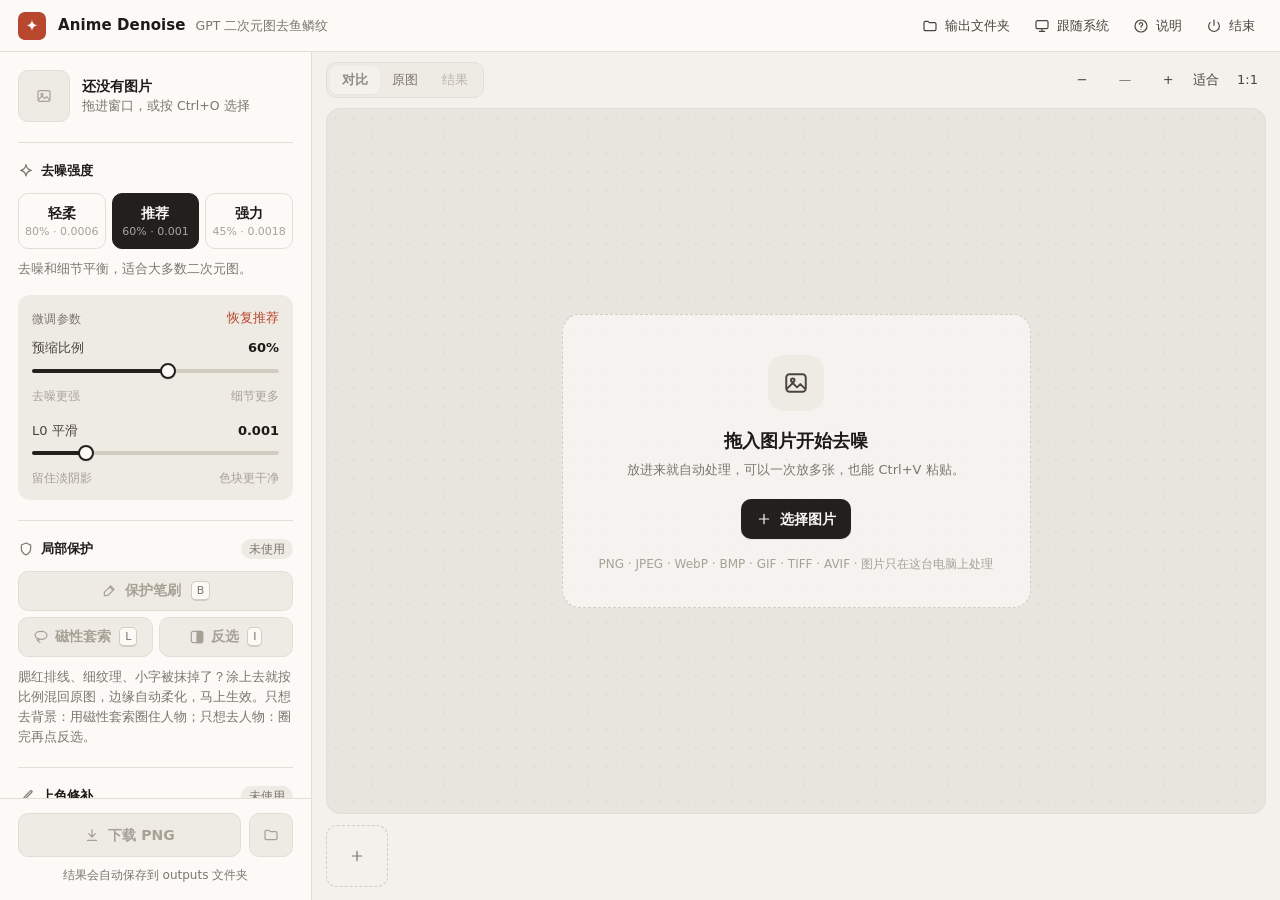
==== commit 87529ccb: "Web app: colour brush and eyedropper for touch-ups Small spots the denoise gets wrong (a dark dot in" ====
--- a/app/index.html
+++ b/app/index.html
@@ -179,6 +179,7 @@
   @keyframes ants { to { stroke-dashoffset: -9; } }
   .row2 { display: grid; grid-template-columns: 1fr 1fr; gap: 6px; margin-top: 6px; }
   .row2 .btn { padding: 0 8px; gap: 6px; white-space: nowrap; min-width: 0; }
+  .fb-field.off { opacity: .4; pointer-events: none; }
   .stage.space { cursor: grab !important; }
   .stage.panning { cursor: grabbing !important; }
   .stage.sizing { cursor: none !important; }
@@ -203,9 +204,25 @@
   .brush.erase { border-style: dashed; }
   .size-tip { position: absolute; z-index: 9; transform: translate(-50%, -100%); padding: 3px 8px; border-radius: 6px; font-size: 12px; color: #fff; background: rgba(22, 20, 18, .78); pointer-events: none; white-space: nowrap; }
 
-  .floatbar { position: absolute; top: 12px; left: 50%; transform: translateX(-50%); z-index: 7; display: flex; align-items: center; gap: 4px; padding: 6px; border-radius: 14px;
+  /* anchored on the left: the tools' own settings change the bar's width, the tool buttons must not move */
+  .floatbar { position: absolute; top: 12px; left: 12px; z-index: 7; display: flex; align-items: center; gap: 4px; padding: 6px; border-radius: 14px;
     background: var(--glass); backdrop-filter: blur(14px); border: 1px solid var(--line); box-shadow: var(--shadow-2); white-space: nowrap;
-    width: max-content; max-width: calc(100% - 24px); flex-wrap: wrap; justify-content: center; }
+    width: max-content; max-width: calc(100% - 24px); flex-wrap: wrap; justify-content: flex-start; }
+  .fb-group { display: contents; }
+  .fb-group[hidden] { display: none !important; }
+  .swatch { position: relative; width: 26px; height: 22px; border-radius: 6px; box-shadow: inset 0 0 0 1px rgba(0, 0, 0, .25), 0 0 0 1px var(--line-2); overflow: hidden; }
+  .swatch input { position: absolute; inset: -6px; width: calc(100% + 12px); height: calc(100% + 12px); border: 0; padding: 0; opacity: 0; cursor: pointer; }
+  .ib.txt { width: auto; padding: 0 9px; font-size: 12.5px; }
+  #fbPaint .fb-field { gap: 6px; padding: 0 4px; }
+  #fbPaint .fb-field input[type=range] { width: 62px; }
+  #fbPaint .fb-field output { width: 34px; }
+  .brush.pc::after { content: ""; position: absolute; left: 50%; top: 50%; width: 3px; height: 3px; margin: -1.5px 0 0 -1.5px; border-radius: 50%; background: #fff; box-shadow: 0 0 0 1px rgba(0, 0, 0, .55); }
+  .stage.picking, .stage.picking * { cursor: crosshair !important; }
+  /* eyedropper ring, like PS: top half = colour under the cursor, bottom half = current colour */
+  .loupe { position: absolute; z-index: 9; width: 76px; height: 76px; margin: -38px 0 0 -38px; border-radius: 50%; pointer-events: none;
+    background: linear-gradient(var(--new, #000) 50%, var(--cur, #000) 50%);
+    -webkit-mask: radial-gradient(circle, transparent 23px, #000 24px); mask: radial-gradient(circle, transparent 23px, #000 24px);
+    filter: drop-shadow(0 0 1px rgba(0, 0, 0, .7)) drop-shadow(0 0 1px rgba(255, 255, 255, .9)); }
   .floatbar .sep { width: 1px; height: 24px; background: var(--line-2); margin: 0 6px; }
   .floatbar .seg { background: var(--panel-2); }
   .fb-field { display: flex; align-items: center; gap: 8px; padding: 0 6px; font-size: 12.5px; color: var(--text-2); }
@@ -307,6 +324,7 @@
   <symbol id="i-shield" viewBox="0 0 24 24"><path d="M12 3 5 6v5c0 4.5 3 8.2 7 10 4-1.8 7-5.5 7-10V6z"/></symbol>
   <symbol id="i-brush" viewBox="0 0 24 24"><path d="M14.5 4.5 19.5 9.5 11 18a3 3 0 0 1-2.1.9H5v-3.9A3 3 0 0 1 5.9 13z"/><path d="m13 6 5 5"/></symbol>
   <symbol id="i-eraser" viewBox="0 0 24 24"><path d="m7 21-4-4 10-10 8 8-6 6z"/><path d="M7 21h13M9 11l6 6"/></symbol>
+  <symbol id="i-pen" viewBox="0 0 24 24"><path d="M12 19.5c-2.5 0-3.5-1.6-3.5-3.5 0-1.5 1-2.5 2-3.5L18.6 4.4a1.4 1.4 0 0 1 2 2L12.5 14.5c-1 1-2 2-3.5 2"/><path d="M8.5 16c-1.5 0-3.5 1-4.5 3.5 2.5 1 6 1 8-0.5"/></symbol>
   <symbol id="i-undo" viewBox="0 0 24 24"><path d="M9 14 4 9l5-5"/><path d="M4 9h10a6 6 0 0 1 0 12h-3"/></symbol>
   <symbol id="i-redo" viewBox="0 0 24 24"><path d="m15 14 5-5-5-5"/><path d="M20 9H10a6 6 0 0 0 0 12h3"/></symbol>
   <symbol id="i-eye-auto" viewBox="0 0 24 24"><path d="M2 12s3.5-7 10-7c2.1 0 3.9.7 5.4 1.7M22 12s-3.5 7-10 7c-2.1 0-3.9-.7-5.4-1.7"/><circle cx="12" cy="12" r="3"/><path d="M19 3v4h-4M5 21v-4h4"/></symbol>
@@ -376,11 +394,18 @@
         <div class="sec-head"><h2><svg class="i"><use href="#i-shield"/></svg>局部保护</h2><span class="pill" id="protectPill">未使用</span></div>
         <button class="btn wide" id="brushBtn"><svg class="i"><use href="#i-brush"/></svg><span id="brushBtnText">保护笔刷</span><kbd id="brushKbd">B</kbd></button>
         <div class="row2">
-          <button class="btn" id="lassoBtn" title="磁性套索（L）：沿轮廓自动吸附，圈住的地方保持原图"><svg class="i"><use href="#i-lasso"/></svg>磁性套索<kbd>L</kbd></button>
+          <button class="btn" id="lassoBtn" title="磁性套索（L）：沿轮廓自动吸附，圈住的地方保持原图；再按 L 完成，Esc 放弃"><svg class="i"><use href="#i-lasso"/></svg><span id="lassoBtnText">磁性套索</span><kbd>L</kbd></button>
           <button class="btn" id="invertBtn" title="反选（I）：保护区和去噪区互换"><svg class="i"><use href="#i-invert"/></svg>反选<kbd>I</kbd></button>
         </div>
         <p class="hint">腮红排线、细纹理、小字被抹掉了？涂上去就按比例混回原图，边缘自动柔化，马上生效。只想去背景：用磁性套索圈住人物；只想去人物：圈完再点反选。</p>
         <div class="protect-sum" id="protectSum" hidden><span class="dot"></span><span id="protectSumText"></span><button class="linkbtn" id="clearMask">清除</button></div>
+      </section>
+
+      <section class="sec">
+        <div class="sec-head"><h2><svg class="i"><use href="#i-pen"/></svg>上色修补</h2><span class="pill" id="paintPill">未使用</span></div>
+        <button class="btn wide" id="paintBtn" title="上色笔（P）：直接用颜色补；按住 Alt 或 Ctrl 单击取色"><svg class="i"><use href="#i-pen"/></svg><span id="paintBtnText">上色笔</span><kbd>P</kbd></button>
+        <p class="hint">眼睛高光里的黑点、被抹掉的细线这类小地方，直接用颜色补上。按住 Alt 或 Ctrl 单击取色（对比视图里点左边就取原图的颜色），[ ] 调大小，Shift + [ ] 调软硬，数字键调不透明度。</p>
+        <div class="protect-sum" id="paintSum" hidden><span class="dot" id="paintSumDot"></span><span>已上色，盖在结果最上层</span><button class="linkbtn" id="clearPaint">清除</button></div>
       </section>
     </div>
     <footer class="panel-foot">
@@ -417,17 +442,26 @@
     <div class="stage" id="stage">
       <div class="frame" id="frame" hidden></div>
       <div class="layer" id="Lb"><img id="imgB" alt=""></div>
-      <div class="layer" id="La"><canvas id="cvA"></canvas></div>
+      <div class="layer" id="La"><canvas id="cvA"></canvas><canvas id="cvP"></canvas></div>
       <div class="layer" id="Lm"><canvas id="cvM"></canvas></div>
       <span class="tag l" id="tagL" hidden>原图</span><span class="tag r" id="tagR" hidden>结果</span>
       <div class="divider" id="div" hidden><div class="knob" id="knob" tabindex="0" role="slider" aria-label="对比分割线" aria-valuemin="0" aria-valuemax="100"><svg class="i"><use href="#i-lr"/></svg></div></div>
 
       <div class="floatbar" id="brushbar" hidden>
-        <div class="seg"><button data-t="brush" class="on" title="画笔（B）"><svg class="i"><use href="#i-brush"/></svg>画笔</button><button data-t="erase" title="橡皮（E，或右键拖动）"><svg class="i"><use href="#i-eraser"/></svg>橡皮</button><button data-t="lasso" title="磁性套索（L）：沿轮廓自动吸附，闭合后填成保护区；按住 Alt 闭合或右键 = 减去"><svg class="i"><use href="#i-lasso"/></svg>套索</button></div>
+        <div class="seg"><button data-t="brush" class="on" title="保护笔刷（B）：涂到的地方混回原图"><svg class="i"><use href="#i-brush"/></svg>保护</button><button data-t="erase" id="eraseBtn" title="橡皮（E，或右键拖动）"><svg class="i"><use href="#i-eraser"/></svg>橡皮</button><button data-t="lasso" title="磁性套索（L）：沿轮廓自动吸附，圈住的地方保持原图；按住 Alt 闭合或右键闭合 = 减去"><svg class="i"><use href="#i-lasso"/></svg>套索</button><button data-t="paint" title="上色笔（P）：直接用颜色补；按住 Alt 或 Ctrl 单击取色"><svg class="i"><use href="#i-pen"/></svg>上色</button></div>
         <span class="sep"></span>
+        <span class="fb-group" id="fbProtect">
         <label class="fb-field" id="bSizeField" title="画笔大小，按原图像素（按住空格 + 滚轮，或 [ ]）">大小<input type="range" id="bSize" min="2" max="300" step="1"><output class="num" id="bSizeOut"></output></label>
         <label class="fb-field" title="接下来这几笔混回原图的比例（颜色越深越强）；画过的地方再画会改成新比例；100% 就是完全不动">恢复原图<input type="range" id="bMix" min="0" max="100" step="5"><output class="num" id="bMixOut"></output></label>
         <label class="fb-field" title="边缘渐变宽度；0 是硬边">柔边<input type="range" id="bFeather" min="0" max="150" step="2"><output class="num" id="bFeatherOut"></output></label>
+        </span>
+        <span class="fb-group" id="fbPaint" hidden>
+        <label class="fb-field" title="颜色：点开选色；按住 Alt 或 Ctrl 在画面上单击取色">颜色<span class="swatch" id="pSwatch"><input type="color" id="pColor"></span></label>
+        <label class="fb-field" title="笔刷大小，按原图像素（[ ]，或按住空格 + 滚轮）">大小<input type="range" id="pSize" min="1" max="200" step="1"><output class="num" id="pSizeOut"></output></label>
+        <label class="fb-field" id="pHardField" title="软硬：100% 是硬边，越小边缘越柔（Shift + [ ]）">硬度<input type="range" id="pHard" min="0" max="100" step="5"><output class="num" id="pHardOut"></output></label>
+        <label class="fb-field" title="不透明度：这一笔最多盖住多少（数字键 1–9、0 = 10%–100%）">不透明<input type="range" id="pOpac" min="1" max="100" step="1"><output class="num" id="pOpacOut"></output></label>
+        <button class="ib txt" id="pPixel" title="像素笔：不抗锯齿，按整像素落笔，适合 1–3 px 的点修">像素</button>
+        </span>
         <span class="sep"></span>
         <button class="ib" id="bUndo" title="撤销（Ctrl+Z）"><svg class="i"><use href="#i-undo"/></svg></button>
         <button class="ib" id="bRedo" title="重做（Ctrl+Shift+Z）"><svg class="i"><use href="#i-redo"/></svg></button>
@@ -442,6 +476,7 @@
       <div class="progress" id="prog" hidden><div class="bar"></div><div class="pcard"><span class="spin"></span><span id="progText">去噪中</span><span class="t num" id="progTime"></span></div></div>
       <svg class="lasso-svg" id="lassoSvg" hidden aria-hidden="true"><path class="ant-b" id="lzB"/><path class="ant-w" id="lzW"/><path class="anc" id="lzA"/><circle id="lzStart" r="4.5"/></svg>
       <div class="brush" id="brushCur" hidden></div>
+      <div class="loupe" id="pickLoupe" hidden></div>
       <div class="size-tip num" id="sizeTip" hidden></div>
 
       <div class="empty" id="empty">
@@ -473,28 +508,34 @@
     <div class="formula">
       <div class="fcard"><b>原图</b>永远不会被改动</div><div class="op">＋</div>
       <div class="fcard"><b>去噪</b>按强度重算；松手就重跑，只改 L0 约 0.3 秒</div><div class="op">＋</div>
-      <div class="fcard"><b>局部保护</b>涂到的地方混回原图，马上生效</div><div class="op">＝</div>
+      <div class="fcard"><b>局部保护 · 上色</b>涂到的地方混回原图；上色直接盖在最上层</div><div class="op">＝</div>
       <div class="fcard last"><b>结果</b>看到的就是下载的，也自动存到 outputs</div>
     </div>
     <h4>快捷键</h4>
     <div class="keys">
-      <div><span>添加 / 粘贴图片</span><span><kbd>Ctrl</kbd><kbd>O</kbd> <kbd>Ctrl</kbd><kbd>V</kbd></span></div>
-      <div><span>开始涂抹 / 橡皮</span><span><kbd>B</kbd> <kbd>E</kbd></span></div>
+      <div><span>保护笔刷 / 橡皮</span><span><kbd>B</kbd> <kbd>E</kbd></span></div>
+      <div><span>上色笔</span><span><kbd>P</kbd></span></div>
+      <div><span>磁性套索</span><span><kbd>L</kbd></span></div>
+      <div><span>结束当前工具</span><span>再按一次 · <kbd>Esc</kbd></span></div>
+      <div><span>取色（上色时）</span><span>按住 <kbd>Alt</kbd> / <kbd>Ctrl</kbd> 单击</span></div>
+      <div><span>画笔大小</span><span><kbd>[</kbd> <kbd>]</kbd> · <kbd>空格</kbd>+滚轮</span></div>
+      <div><span>笔刷软硬（上色时）</span><span><kbd>Shift</kbd>+<kbd>[</kbd> <kbd>]</kbd></span></div>
+      <div><span>不透明度（上色时）</span><span><kbd>1</kbd>…<kbd>9</kbd> <kbd>0</kbd>，连按两位如 45%</span></div>
+      <div><span>从上一笔画直线</span><span><kbd>Shift</kbd>+单击</span></div>
+      <div><span>擦除当前这一层</span><span><kbd>E</kbd> · 右键拖动</span></div>
+      <div><span>对比 / 原图 / 结果</span><span><kbd>1</kbd> <kbd>2</kbd> <kbd>3</kbd></span></div>
+      <div><span>全屏原图 ↔ 结果</span><span><kbd>X</kbd></span></div>
+      <div><span>按住暂时看原图</span><span><kbd>Z</kbd></span></div>
+      <div><span>按住看全部保护区</span><span><kbd>M</kbd></span></div>
+      <div><span>缩放</span><span>滚轮 · <kbd>Ctrl</kbd>+<kbd>+</kbd> <kbd>-</kbd></span></div>
+      <div><span>适合画面 / 100%</span><span><kbd>F</kbd> <kbd>0</kbd> · <kbd>Ctrl</kbd>+<kbd>0</kbd> <kbd>1</kbd></span></div>
+      <div><span>拖动画面</span><span>按住 <kbd>空格</kbd> · 中键</span></div>
       <div><span>上一张 / 下一张</span><span><kbd>←</kbd> <kbd>→</kbd></span></div>
-      <div><span>结束涂抹</span><span><kbd>B</kbd> <kbd>Esc</kbd></span></div>
-      <div><span>对比 / 原图 / 结果</span><span><kbd>1</kbd> <kbd>2</kbd> <kbd>3</kbd></span></div>
-      <div><span>画笔大小</span><span><kbd>空格</kbd>+滚轮 <kbd>[</kbd> <kbd>]</kbd></span></div>
-      <div><span>按住暂时看原图</span><span><kbd>Z</kbd></span></div>
-      <div><span>擦除</span><span>右键拖动</span></div>
-      <div><span>适合画面 / 1:1</span><span><kbd>F</kbd> <kbd>0</kbd></span></div>
-      <div><span>拖动画面</span><span>按住 <kbd>空格</kbd></span></div>
-      <div><span>下载 / 重新去噪</span><span><kbd>Ctrl</kbd><kbd>S</kbd> <kbd>Ctrl</kbd><kbd>↵</kbd></span></div>
-      <div><span>撤销 / 重做</span><span><kbd>Ctrl</kbd><kbd>Z</kbd> <kbd>+Shift</kbd></span></div>
-      <div><span>缩放</span><span>滚轮</span></div>
-      <div><span>按住看全部涂抹</span><span><kbd>M</kbd></span></div>
-      <div><span>磁性套索 / 反选</span><span><kbd>L</kbd> <kbd>I</kbd></span></div>
+      <div><span>反选保护区</span><span><kbd>I</kbd> · <kbd>Ctrl</kbd>+<kbd>Shift</kbd>+<kbd>I</kbd></span></div>
       <div><span>套索闭合 / 删上个锚点</span><span><kbd>↵</kbd> <kbd>⌫</kbd></span></div>
-      <div><span>全屏原图 ↔ 结果</span><span><kbd>X</kbd></span></div>
+      <div><span>撤销 / 重做</span><span><kbd>Ctrl</kbd>+<kbd>Z</kbd> · <kbd>Ctrl</kbd>+<kbd>Shift</kbd>+<kbd>Z</kbd> / <kbd>Y</kbd></span></div>
+      <div><span>下载 / 重新去噪</span><span><kbd>Ctrl</kbd>+<kbd>S</kbd> · <kbd>Ctrl</kbd>+<kbd>↵</kbd></span></div>
+      <div><span>添加 / 粘贴图片</span><span><kbd>Ctrl</kbd>+<kbd>O</kbd> · <kbd>Ctrl</kbd>+<kbd>V</kbd></span></div>
     </div>
     <div class="dlg-foot">
       <span class="note">方法：缩小到预缩比例 → Real-ESRGAN 动漫超分放回原尺寸 → L0 平滑。<a href="https://github.com/CXP-2024/gpt-anime-denoise" target="_blank" rel="noopener">GitHub</a></span>
@@ -535,9 +576,12 @@
   peekOrig: false, peekMask: false, flashAll: false, space: false, spaceMode: "", sizeAt: null,
   brush: BRUSH_DEFAULTS.brush, params: recall("params", { down: 60, l0: 0.001 }),
   mix: BRUSH_DEFAULTS.mix, feather: BRUSH_DEFAULTS.feather, toldBrush: recall("toldBrush", false),
+  // which layer the eraser works on: "mask" after the protect brush / lasso, "paint" after the colour brush (like PS)
+  layer: "mask", pickHeld: false,
+  P: { color: recall("pColor", "#2a2a2e"), size: 6, hard: 80, opac: 100, pixel: false },  // the colour brush
 };
 let nextId = 1;
-const stage = $("#stage"), imgB = $("#imgB"), cvA = $("#cvA"), cvM = $("#cvM");
+const stage = $("#stage"), imgB = $("#imgB"), cvA = $("#cvA"), cvM = $("#cvM"), cvP = $("#cvP");
 const mk = () => document.createElement("canvas");
 const featherC = mk(), tmpC = mk(), dilC = mk(), greyC = mk();
 const strokeC = mk(), strokeFeatherC = mk();  // the stroke being painted now, for its own tint
@@ -554,6 +598,10 @@
   S.info = j;
   $("#devName").textContent = "本机处理 · " + (j.device === "CPU" ? "CPU" : shortDev(j.device));
   $("#devChip").hidden = false;
+  if (j.gpu_note) {  // a GPU is there but this torch build can't run on it: say so instead of a raw CUDA error
+    $("#devChip").title = j.gpu_note;
+    toast(j.gpu_note, "err", 12000);
+  }
   syncPanel();
 }).catch(() => {});
 
@@ -616,9 +664,15 @@
   c.getContext("2d").drawImage(img, 0, 0, c.width, c.height);
   return c.toDataURL("image/png");
 }
+// a pasted image has no name of its own; the paste time keeps a later session's auto-save from overwriting this one
+function pasteStamp(d = new Date()) {
+  const p = n => String(n).padStart(2, "0");
+  return `${d.getFullYear()}${p(d.getMonth() + 1)}${p(d.getDate())}-${p(d.getHours())}${p(d.getMinutes())}${p(d.getSeconds())}`;
+}
 async function addFiles(list, pasted) {
   const files = [...list].filter(f => /^image\//.test(f.type) || /\.(png|jpe?g|jfif|webp|bmp|gif|tiff?|avif|tga)$/i.test(f.name));
   if (!files.length) return toast("没有可用的图片（PNG / JPEG / WebP / BMP / GIF / TIFF / AVIF）", "err");
+  const stamp = pasteStamp();
   let first = null;
   for (const f of files) {
     // the server decodes every format (EXIF rotation, 16-bit, CMYK, TIFF...) and returns a PNG:
@@ -631,7 +685,7 @@
     } catch (e) { if (url) URL.revokeObjectURL(url); toast(`${f.name || "图片"}：${e.message}`, "err", 6000); continue; }
     const w = img.naturalWidth, h = img.naturalHeight;
     const id = nextId++;
-    const name = pasted || !f.name || f.name === "image.png" ? `粘贴的图片-${id}.png` : f.name;
+    const name = pasted || !f.name || f.name === "image.png" ? `粘贴的图片-${stamp}-${id}.png` : f.name;
     const mask = mk(); mask.width = w; mask.height = h;
     { const mc = mask.getContext("2d", { willReadFrequently: true }); mc.fillStyle = "#000"; mc.fillRect(0, 0, w, h); }
     const it = { id, file: blob, hasAlpha, name, stem: name.replace(/\.[^.]+$/, ""), w, h, srcURL: url, srcImg: img, thumb: makeThumb(img),
@@ -831,13 +885,15 @@
   const p = it.result.params;
   let tag = same(p, PRESETS.recommended) ? "" : `_s${p.down}_l0-${fmtL0(p.l0)}`;
   if (it.hasMask) tag += "_protected";
+  if (it.hasPaint) tag += "_touchup";
   return `${it.stem}_denoise${tag}.png`;
 }
 function finalBlob(it) {
-  if (!it.hasMask) return Promise.resolve(it.result.blob);
-  let c = cvA;
+  if (!it.hasMask && !it.hasPaint) return Promise.resolve(it.result.blob);
+  let c;
   if (it !== S.cur) { buildFeather(it); c = mk(); blendInto(it, c); if (S.cur) buildFeather(S.cur); }
-  else composite();
+  else { composite(); c = mk(); fit2(c, it.w, it.h); g2(c).drawImage(cvA, 0, 0); }
+  if (it.hasPaint) g2(c).drawImage(it.paint, 0, 0);  // the colour layer sits on top of everything
   return new Promise(res => c.toBlob(res, "image/png"));
 }
 function scheduleSave(it, delay = 700) {
@@ -929,8 +985,18 @@
   $("#dlBtn").disabled = !ready;
   $("#revealBtn").disabled = !(it && it.saved);
   $("#brushBtn").disabled = !it;
-  $("#brushBtn").classList.toggle("on", S.brushMode);
-  $("#brushBtnText").textContent = S.brushMode ? "完成涂抹" : "保护笔刷";
+  // three separate tools in the side panel: only the one in use lights up
+  const inLasso = S.brushMode && S.tool === "lasso", inPaint = S.brushMode && S.layer === "paint";
+  const inBrush = S.brushMode && !inLasso && !inPaint;
+  $("#paintBtn").disabled = !it;
+  $("#paintBtn").classList.toggle("on", inPaint);
+  $("#paintBtnText").textContent = inPaint ? "完成上色" : "上色笔";
+  const painted = !!(it && it.hasPaint);
+  $("#paintPill").textContent = painted ? "使用中" : "未使用";
+  $("#paintPill").className = "pill" + (painted ? " accent" : "");
+  $("#paintSum").hidden = !painted;
+  $("#brushBtn").classList.toggle("on", inBrush);
+  $("#brushBtnText").textContent = inBrush ? "完成涂抹" : "保护笔刷";
   $("#brushKbd").textContent = "B";
   const masked = !!(it && it.hasMask);
   $("#protectPill").textContent = masked ? "使用中" : "未使用";
@@ -948,9 +1014,10 @@
   } else fn.textContent = "结果会自动保存到 outputs 文件夹";
   $("#bUndo").disabled = !(it && it.undo.length);
   $("#bRedo").disabled = !(it && it.redo.length);
-  $("#bClear").disabled = !masked;
+  $("#bClear").disabled = S.layer === "paint" ? !painted : !masked;
   $("#lassoBtn").disabled = !it;
-  $("#lassoBtn").classList.toggle("on", S.brushMode && S.tool === "lasso");
+  $("#lassoBtn").classList.toggle("on", inLasso);
+  $("#lassoBtnText").textContent = inLasso ? "完成套索" : "磁性套索";
   $("#invertBtn").disabled = $("#bInvert").disabled = !masked;
   $("#bSaved").textContent = it && it.saved && S.brushMode ? "已保存" : $("#bSaved").textContent;
 }
@@ -982,13 +1049,14 @@
 }
 function select(it) {
   if (S.cur === it) return;
-  if (S.brushMode && S.cur) endStroke();
-  lassoCancel();
+  if (S.brushMode && S.cur) { endStroke(); endPaint(); }
+  lassoFinish();  // keep an open outline on the image being left, like a brush stroke
   S.cur = it;
   imgB.src = it.srcURL;
-  for (const c of [cvA, cvM]) fit2(c, it.w, it.h);
+  for (const c of [cvA, cvM, cvP]) fit2(c, it.w, it.h);
   syncBrushUI();
   composite();
+  drawPaint();
   fit();
   syncPanel(); renderStrip();
 }
@@ -1018,7 +1086,8 @@
 function render() {
   const it = S.cur, has = !!(it && S.vp);
   stage.classList.toggle("has", has);
-  stage.classList.toggle("paint", has && S.brushMode && !S.space && S.tool !== "lasso");
+  stage.classList.toggle("paint", has && S.brushMode && !S.space && S.tool !== "lasso" && !picking());
+  stage.classList.toggle("picking", has && !S.space && picking());
   stage.classList.toggle("lasso", has && S.brushMode && !S.space && S.tool === "lasso");
   // Space held: hand to pan; once the wheel is used it becomes "resize" and only the brush circle shows
   stage.classList.toggle("space", has && S.space && S.spaceMode !== "size");
@@ -1033,7 +1102,7 @@
   if (!has) { $("#baseSeg").hidden = true; $("#viewHint").textContent = ""; lassoDraw(); return; }
   const { s, x, y } = S.vp, W = stage.clientWidth;
   const tf = `translate(${x}px, ${y}px) scale(${s})`;
-  for (const el of [imgB, cvA, cvM]) { el.style.width = it.w + "px"; el.style.height = it.h + "px"; el.style.transform = tf; el.classList.toggle("px", s >= 2); }
+  for (const el of [imgB, cvA, cvP, cvM]) { el.style.width = it.w + "px"; el.style.height = it.h + "px"; el.style.transform = tf; el.classList.toggle("px", s >= 2); }
   Object.assign($("#frame").style, { left: x + "px", top: y + "px", width: it.w * s + "px", height: it.h * s + "px" });
   const m = S.peekOrig ? "before" : (hasOut ? S.view : "before");
   const leftDen = m === "cmp" && S.base === "den" && it.hasMask;
@@ -1066,14 +1135,19 @@
 $("#zFit").onclick = fit; $("#z11").onclick = () => zoomAt(1, null, null, true);
 $("#zIn").onclick = () => zoomAt(1.25); $("#zOut").onclick = () => zoomAt(0.8);
 let sizeTipTimer = 0;
+const curSize = () => S.layer === "paint" ? S.P.size : S.brush;  // each brush keeps its own size, like PS
 function setBrushSize(v, showTip) {
-  S.brush = Math.round(Math.min(300, Math.max(2, v)));
+  if (S.layer === "paint") S.P.size = Math.round(Math.min(200, Math.max(1, v)));
+  else S.brush = Math.round(Math.min(300, Math.max(2, v)));
   syncBrushUI(); updateCursor();
+  showTipAt(`${curSize()} px`, showTip);
+}
+function showTipAt(text, show) {
   const at = S.spaceMode === "size" ? S.sizeAt : cursorPt;
-  if (showTip && at) {
+  if (show && at && S.vp) {
     const tip = $("#sizeTip");
-    tip.textContent = `${S.brush} px`;
-    tip.style.left = at[0] + "px"; tip.style.top = (at[1] - Math.max(10, S.brush * S.vp.s / 2) - 10) + "px";
+    tip.textContent = text;
+    tip.style.left = at[0] + "px"; tip.style.top = (at[1] - Math.max(10, curSize() * S.vp.s / 2) - 10) + "px";
     tip.hidden = false;
     clearTimeout(sizeTipTimer);
     if (S.spaceMode !== "size") sizeTipTimer = setTimeout(() => { tip.hidden = true; }, 700);  // [ ] keys
@@ -1084,9 +1158,9 @@
   e.preventDefault();
   const r = stage.getBoundingClientRect();
   if (S.space && S.brushMode) {  // hold Space + wheel: fine brush size control (~6% per notch, at least 1 px)
-    const up = e.deltaY < 0, d = Math.max(1, Math.round(S.brush * 0.06));
+    const up = e.deltaY < 0, d = Math.max(1, Math.round(curSize() * 0.06));
     if (S.spaceMode !== "size") { S.spaceMode = "size"; S.sizeAt = cursorPt || [r.width / 2, r.height / 2]; render(); }
-    setBrushSize(S.brush + (up ? d : -d), true);
+    setBrushSize(curSize() + (up ? d : -d), true);
     return;
   }
   zoomAt(e.deltaY < 0 ? 1.2 : 1 / 1.2, e.clientX - r.left, e.clientY - r.top);
@@ -1121,25 +1195,53 @@
   $("#bEyeIcon").setAttribute("href", always ? "#i-eye" : "#i-eye-auto");
   $("#bEye").title = always ? "一直显示涂抹范围（点击改成涂完自动隐藏）；按住 M 看全部涂抹" : "涂完自动隐藏范围（点击改成一直显示）；按住 M 看全部涂抹";
   $("#brushCur").classList.toggle("erase", S.tool === "erase");
-  const lasso = S.tool === "lasso";
-  $("#bSizeField").hidden = lasso;  // the lasso fills an outline: brush size does not apply
+  const lasso = S.tool === "lasso", paint = S.layer === "paint", P = S.P;
+  // the lasso fills an outline, so brush size does not apply: grey it out but keep its place, so the tool buttons don't move
+  $("#bSizeField").classList.toggle("off", lasso); $("#bSize").disabled = lasso;
+  $("#fbProtect").hidden = paint; $("#fbPaint").hidden = !paint;
+  $("#bInvert").hidden = $("#bEye").hidden = paint;  // these two are about the protected area only
+  $("#pColor").value = P.color; $("#pSwatch").style.background = P.color;
+  $("#pSize").value = P.size; $("#pSizeOut").textContent = P.size;
+  $("#pHard").value = P.hard; $("#pHardOut").textContent = P.hard + "%";
+  $("#pOpac").value = P.opac; $("#pOpacOut").textContent = P.opac + "%";
+  for (const id of ["#pSize", "#pHard", "#pOpac"]) paintRange($(id));
+  $("#pPixel").classList.toggle("on", P.pixel);
+  $("#pHardField").classList.toggle("off", P.pixel); $("#pHard").disabled = P.pixel;  // a pixel pen is always hard
+  $("#eraseBtn").title = paint ? "橡皮（E，或右键拖动）：擦掉上的颜色" : "橡皮（E，或右键拖动）：擦掉保护区";
+  $("#bClear").title = paint ? "清除全部颜色（可撤销）" : "清除全部保护区（可撤销）";
+  $("#bDone").title = lasso ? "完成套索（L）：没闭合的选框会自动闭合并填好；Esc 放弃选框"
+    : paint ? "完成上色（P 或 Esc）" : "完成涂抹（B 或 Esc）";
   $("#brushTip").textContent = lasso
-    ? "沿轮廓移动自动吸附 · 单击加锚点 · 回起点单击 / 双击 / 回车闭合 · Alt 或右键闭合 = 减去 · ⌫ 删锚点 · Esc 取消"
-    : "涂到的地方混回原图 · 右键拖动擦除 · 按住空格：拖动画面 / 滚轮调笔刷大小 · 按住 M 看全部涂抹";
+    ? "沿轮廓移动自动吸附 · 单击加锚点 · 回起点单击 / 双击 / 回车闭合 · Alt 或右键闭合 = 减去 · ⌫ 删锚点 · L / 完成 = 闭合并退出 · Esc 放弃"
+    : paint && S.tool === "erase"
+      ? "擦掉上的颜色 · [ ] 大小 · Shift+[ ] 软硬 · 数字键 力度 · Shift+单击画直线 · P 回到上色笔"
+      : paint
+        ? "拖动上色 · 按住 Alt / Ctrl 单击取色 · Shift+单击画直线 · [ ] 大小 · Shift+[ ] 软硬 · 数字键 不透明度 · 右键拖动擦色"
+        : "涂到的地方混回原图 · 右键拖动擦除 · Shift+单击画直线 · 按住空格：拖动画面 / 滚轮调笔刷大小 · 按住 M 看全部涂抹";
   $("#lassoBtn").classList.toggle("on", S.brushMode && lasso);
+}
+// B / L select the protect layer, P the colour layer; E (the eraser) keeps whichever layer was in use
+function chooseTool(tool) {
+  if (tool === "paint") S.layer = "paint";
+  else if (tool === "brush" || tool === "lasso") S.layer = "mask";
+  S.tool = tool;
 }
 function setBrushMode(on, tool) {
   if (on && !S.cur) return;
+  if (!on || (tool && tool !== S.tool)) endPaint();
   S.brushMode = on;
-  if (tool) S.tool = tool;
-  if (!on || S.tool !== "lasso") lassoCancel();
+  if (tool) chooseTool(tool);
+  if (!on || S.tool !== "lasso") lassoFinish();
+  if (!on) S.pickHeld = false;
   $("#brushbar").hidden = !on; $("#brushTip").hidden = !on;
   if (on) { $("#bSaved").textContent = S.cur?.saved ? "已保存" : ""; }
   syncBrushUI(); syncPanel(); render(); updateCursor();
 }
-$("#brushBtn").onclick = () => setBrushMode(!S.brushMode);
+$("#brushBtn").onclick = () => S.brushMode && S.layer === "mask" && S.tool !== "lasso" ? setBrushMode(false)
+  : setBrushMode(true, S.layer === "mask" && S.tool === "erase" ? "erase" : "brush");
+$("#paintBtn").onclick = () => S.brushMode && S.layer === "paint" ? setBrushMode(false) : setBrushMode(true, "paint");
 $("#bDone").onclick = () => setBrushMode(false);
-$$("#brushbar [data-t]").forEach(b => b.onclick = () => { S.tool = b.dataset.t; if (S.tool !== "lasso") lassoCancel(); syncBrushUI(); syncPanel(); render(); updateCursor(); });
+$$("#brushbar [data-t]").forEach(b => b.onclick = () => setBrushMode(true, b.dataset.t));
 $("#lassoBtn").onclick = () => S.brushMode && S.tool === "lasso" ? setBrushMode(false) : setBrushMode(true, "lasso");
 $("#invertBtn").onclick = $("#bInvert").onclick = () => invertMask();
 $("#bEye").onclick = () => {
@@ -1150,14 +1252,19 @@
 $("#bSize").addEventListener("input", e => { S.brush = +e.target.value; syncBrushUI(); updateCursor(); });
 $("#bMix").addEventListener("input", e => { S.mix = +e.target.value; syncBrushUI(); syncPanel(); updateCursor(); });  // only affects new strokes
 $("#bFeather").addEventListener("input", e => { const it = S.cur; S.feather = +e.target.value; if (it) { it.feather = S.feather; scheduleComposite(); scheduleSave(it); } syncBrushUI(); syncPanel(); });
-function snapshot(it) { return { data: g2(it.mask, true).getImageData(0, 0, it.w, it.h), has: it.hasMask }; }
-function pushUndo(it) { it.undo.push(snapshot(it)); if (it.undo.length > 20) it.undo.shift(); it.redo = []; }
+// one undo history for both layers; each step stores only the layer it changed
+function snapshot(it, layer = "mask") {
+  return layer === "paint" ? { layer, data: g2(paintLayer(it), true).getImageData(0, 0, it.w, it.h), has: !!it.hasPaint }
+    : { layer, data: g2(it.mask, true).getImageData(0, 0, it.w, it.h), has: it.hasMask };
+}
+function pushUndo(it, layer = "mask") { it.undo.push(snapshot(it, layer)); if (it.undo.length > 20) it.undo.shift(); it.redo = []; }
 function restore(it, from, to) {
   const u = from.pop();
   if (!u) return;
-  to.push(snapshot(it));
-  g2(it.mask, true).putImageData(u.data, 0, 0); it.hasMask = u.has;
-  composite(); scheduleSave(it); syncPanel(); renderStrip();
+  to.push(snapshot(it, u.layer));
+  if (u.layer === "paint") { g2(paintLayer(it), true).putImageData(u.data, 0, 0); it.hasPaint = u.has; drawPaint(); }
+  else { g2(it.mask, true).putImageData(u.data, 0, 0); it.hasMask = u.has; composite(); }
+  scheduleSave(it); syncPanel(); renderStrip();
 }
 const undo = () => S.cur && restore(S.cur, S.cur.undo, S.cur.redo);
 const redo = () => S.cur && restore(S.cur, S.cur.redo, S.cur.undo);
@@ -1169,7 +1276,9 @@
   composite(); scheduleSave(it); syncPanel(); renderStrip();
   toast("已清除保护区（Ctrl+Z 可撤销）");
 }
-$("#bClear").onclick = $("#clearMask").onclick = clearMask;
+$("#bClear").onclick = () => S.layer === "paint" ? clearPaint() : clearMask();
+$("#clearMask").onclick = clearMask;
+$("#clearPaint").onclick = () => clearPaint();
 function hasPixels(it) {
   const d = g2(it.mask, true).getImageData(0, 0, it.w, it.h).data;
   for (let i = 0; i < d.length; i += 4) if (d[i]) return true;  // any non-black grey
@@ -1195,8 +1304,9 @@
 }
 function endStroke() {
   if (!S.painting) return;
+  const it = S.cur;
+  it.lastMaskPt = lastPt;  // for Shift+click: a straight line from here
   S.painting = false; lastPt = null;
-  const it = S.cur;
   it.hasMask = hasPixels(it);
   if (S.eyeMode === "auto" && strokeTool === "brush") {  // keep this stroke's tint a moment after lifting, then fade
     S.flash = true; clearTimeout(flashTimer);
@@ -1217,8 +1327,8 @@
 function invertMask() {
   const it = S.cur;
   if (!it) return;
+  lassoFinish();  // an outline still open is what the user means to invert
   if (!it.hasMask) return toast("还没有保护区：先用磁性套索圈住人物（或用笔刷涂），再反选", "", 3800);
-  lassoCancel();
   const c = g2(it.mask, true), im = c.getImageData(0, 0, it.w, it.h), d = im.data;
   let max = 0;
   for (let i = 0; i < d.length; i += 4) if (d[i] > max) max = d[i];
@@ -1389,6 +1499,10 @@
   L.live = [];
   if (L.want) lassoUpdate(); else lassoDraw();
 }
+function lassoFinish() {  // leaving the lasso keeps what was drawn, like a brush stroke (Esc discards instead)
+  if (L.on && L.it === S.cur && L.pts.length + L.live.length >= 6) lassoClose(false);
+  else lassoCancel();
+}
 function lassoCancel() {
   if (L.raf) cancelAnimationFrame(L.raf);
   Object.assign(L, { on: false, it: null, pts: [], anchors: [], live: [], want: null, near: false, raf: 0 });
@@ -1454,6 +1568,164 @@
   st.classList.toggle("near", L.near);
 }
 
+/* ---------------- colour layer: paint brush + eyedropper ---------------- */
+// A transparent layer on top of the result (protection included). It never changes the original or the protected
+// area, it survives re-denoising, and it is part of the downloaded / auto-saved PNG.
+// Strokes work like PS: dabs build up inside one stroke, and the stroke's opacity caps how much it covers.
+const strokeP = mk(), stampC = mk();
+let pStroke = null, stampKey = "", paintRaf = 0;
+function paintLayer(it) {
+  if (!it.paint) { it.paint = mk(); it.paint.width = it.w; it.paint.height = it.h; }
+  return it.paint;
+}
+function drawPaint() {
+  const it = S.cur;
+  if (!it) return;
+  fit2(cvP, it.w, it.h);
+  const c = g2(cvP);
+  c.globalAlpha = 1; c.globalCompositeOperation = "source-over"; c.clearRect(0, 0, it.w, it.h);
+  if (it.paint) c.drawImage(it.paint, 0, 0);
+  if (pStroke) {
+    c.globalAlpha = S.P.opac / 100;
+    c.globalCompositeOperation = pStroke.erase ? "destination-out" : "source-over";
+    c.drawImage(strokeP, 0, 0);
+    c.globalAlpha = 1; c.globalCompositeOperation = "source-over";
+  }
+}
+const schedulePaint = () => { if (!paintRaf) paintRaf = requestAnimationFrame(() => { paintRaf = 0; drawPaint(); }); };
+const hexRGB = h => [1, 3, 5].map(i => parseInt(h.slice(i, i + 2), 16));
+function stamp(erase) {
+  const P = S.P, col = erase ? "#000000" : P.color, key = `${P.size}|${P.hard}|${P.pixel}|${col}`;
+  if (key === stampKey) return stampC;
+  stampKey = key;
+  const c = g2(stampC);
+  if (P.pixel) {  // whole pixels, no anti-aliasing: a 1 px pen is exactly one pixel, 2 px a 2x2 block
+    const s = Math.max(1, Math.round(P.size)), r2 = (s / 2) ** 2 + 0.25;
+    stampC.width = stampC.height = s;
+    c.clearRect(0, 0, s, s); c.fillStyle = col;
+    for (let y = 0; y < s; y++) for (let x = 0; x < s; x++) if ((x + 0.5 - s / 2) ** 2 + (y + 0.5 - s / 2) ** 2 <= r2) c.fillRect(x, y, 1, 1);
+    return stampC;
+  }
+  const r = P.size / 2, n = Math.ceil(P.size) + 2, m = n / 2;
+  stampC.width = stampC.height = n;
+  c.clearRect(0, 0, n, n);
+  if (P.hard >= 100) { c.fillStyle = col; c.beginPath(); c.arc(m, m, r, 0, Math.PI * 2); c.fill(); return stampC; }
+  const [R, G, B] = hexRGB(col), g = c.createRadialGradient(m, m, r * P.hard / 100, m, m, r);
+  g.addColorStop(0, `rgba(${R},${G},${B},1)`); g.addColorStop(1, `rgba(${R},${G},${B},0)`);  // fade to the same colour, no grey fringe
+  c.fillStyle = g; c.fillRect(0, 0, n, n);
+  return stampC;
+}
+function dab(x, y) {
+  const st = stamp(pStroke.erase), c = g2(strokeP);
+  if (S.P.pixel) { const s = st.width; c.drawImage(st, Math.floor(x) - Math.floor((s - 1) / 2), Math.floor(y) - Math.floor((s - 1) / 2)); }
+  else c.drawImage(st, x - st.width / 2, y - st.height / 2);
+}
+function paintTo(pt) {  // dabs along the segment, evenly spaced across segments
+  const a = pStroke.last, dx = pt[0] - a[0], dy = pt[1] - a[1], dist = Math.hypot(dx, dy);
+  if (!dist) return;
+  const step = S.P.pixel ? 1 : Math.max(0.5, S.P.size * 0.1);
+  let s = step - pStroke.carry;
+  for (; s <= dist; s += step) dab(a[0] + dx * s / dist, a[1] + dy * s / dist);
+  pStroke.carry = dist - (s - step);
+  pStroke.last = pt;
+  schedulePaint();
+}
+function beginPaint(pt, erase, line) {
+  const it = S.cur;
+  paintLayer(it);
+  pushUndo(it, "paint");
+  fit2(strokeP, it.w, it.h); g2(strokeP).clearRect(0, 0, it.w, it.h);
+  const from = line && it.lastPaintPt;
+  pStroke = { erase, carry: 0, last: from || pt };
+  if (from) { dab(...from); paintTo(pt); } else { dab(...pt); schedulePaint(); }
+}
+function endPaint() {
+  const it = S.cur;
+  if (!pStroke || !it) return;
+  const c = g2(it.paint, true);
+  c.globalAlpha = S.P.opac / 100;
+  c.globalCompositeOperation = pStroke.erase ? "destination-out" : "source-over";
+  c.drawImage(strokeP, 0, 0);
+  c.globalAlpha = 1; c.globalCompositeOperation = "source-over";
+  it.lastPaintPt = pStroke.last;
+  const erased = pStroke.erase;
+  pStroke = null;
+  it.hasPaint = erased ? paintHasPixels(it) : true;
+  drawPaint(); scheduleSave(it); syncPanel(); renderStrip();
+}
+function paintHasPixels(it) {
+  if (!it.paint) return false;
+  const d = g2(it.paint, true).getImageData(0, 0, it.w, it.h).data;
+  for (let i = 3; i < d.length; i += 4) if (d[i]) return true;
+  return false;
+}
+function clearPaint() {
+  const it = S.cur;
+  if (!it || !it.hasPaint) return;
+  pushUndo(it, "paint");
+  g2(it.paint, true).clearRect(0, 0, it.w, it.h); it.hasPaint = false;
+  drawPaint(); scheduleSave(it); syncPanel(); renderStrip();
+  toast("已清除上的颜色（Ctrl+Z 可撤销）");
+}
+// eyedropper: hold Alt (PS, SAI, CSP) or Ctrl (Krita) with the colour brush
+function picking() { return S.brushMode && S.tool === "paint" && S.pickHeld; }
+function readerOf(it, kind) {  // a readable copy of the original or of the unprotected result
+  const key = kind === "orig" ? it.srcURL : it.result.url;
+  it.readers ??= {};
+  if (it.readers[kind]?.key !== key) {
+    const c = mk(); c.width = it.w; c.height = it.h;
+    const g = g2(c, true); g.drawImage(kind === "orig" ? it.srcImg : it.result.img, 0, 0);
+    it.readers[kind] = { key, g };
+  }
+  return it.readers[kind].g;
+}
+function sampleAt(pt, screenX) {
+  // the colour shown under the cursor: in the comparison view the left side gives the original, the right the result
+  const it = S.cur, x = Math.floor(pt[0]), y = Math.floor(pt[1]);
+  if (!it || x < 0 || y < 0 || x >= it.w || y >= it.h) return null;
+  const m = S.peekOrig ? "before" : (it.result ? S.view : "before");
+  const left = m === "before" || (m === "cmp" && screenX < S.split * stage.clientWidth);
+  let px;
+  if (left) px = readerOf(it, m === "cmp" && S.base === "den" && it.hasMask ? "den" : "orig").getImageData(x, y, 1, 1).data;
+  else {
+    px = [...g2(cvA, true).getImageData(x, y, 1, 1).data];
+    if (it.paint && it.hasPaint) {
+      const q = g2(it.paint, true).getImageData(x, y, 1, 1).data, a = q[3] / 255;
+      for (let k = 0; k < 3; k++) px[k] = q[k] * a + px[k] * (1 - a);
+    }
+  }
+  return "#" + [0, 1, 2].map(k => Math.round(px[k]).toString(16).padStart(2, "0")).join("");
+}
+function setPaintColor(col) {
+  if (!col) return;
+  S.P.color = col; store("pColor", col); stampKey = "";
+  syncBrushUI(); updateCursor();
+}
+function showLoupe(at, col) {
+  const l = $("#pickLoupe");
+  if (!at || !col) { l.hidden = true; return; }
+  l.hidden = false;
+  l.style.left = at[0] + "px"; l.style.top = at[1] + "px";
+  l.style.setProperty("--new", col); l.style.setProperty("--cur", S.P.color);
+}
+$("#pColor").addEventListener("input", e => setPaintColor(e.target.value));
+$("#pSize").addEventListener("input", e => { S.P.size = +e.target.value; syncBrushUI(); updateCursor(); });
+$("#pHard").addEventListener("input", e => { S.P.hard = +e.target.value; syncBrushUI(); });
+$("#pOpac").addEventListener("input", e => { S.P.opac = +e.target.value; syncBrushUI(); });
+$("#pPixel").onclick = () => { S.P.pixel = !S.P.pixel; syncBrushUI(); updateCursor(); };
+function setHardness(v) {
+  S.P.hard = Math.min(100, Math.max(0, v)); syncBrushUI();
+  showTipAt(`硬度 ${S.P.hard}%`, true);
+}
+let digitAt = 0, digitPrev = "";
+function opacityKey(d) {  // PS: 1-9 = 10-90%, 0 = 100%; two digits typed quickly = that exact percent (4 5 -> 45%)
+  const now = performance.now(), quick = now - digitAt < 600 && digitPrev !== "";
+  const v = quick ? Math.max(1, +(digitPrev + d)) : d === "0" ? 100 : +d * 10;
+  digitPrev = quick ? "" : d; digitAt = now;
+  S.P.opac = v; syncBrushUI();
+  showTipAt(`${S.tool === "erase" ? "力度" : "不透明度"} ${v}%`, true);
+}
+
 /* ---------------- pointer ---------------- */
 let drag = null, cursorPt = null;
 const onUI = e => !!(e.target && e.target.closest && e.target.closest(".floatbar"));  // toolbar inside the stage
@@ -1461,11 +1733,19 @@
 function updateCursor() {
   const b = $("#brushCur");
   const pt = S.spaceMode === "size" ? S.sizeAt : cursorPt;
-  if (!S.brushMode || S.tool === "lasso" || !S.vp || !pt || (drag && drag.t === "pan") || (S.space && S.spaceMode !== "size")) { b.hidden = true; return; }
-  const d = S.brush * S.vp.s;
+  const pick = picking();
+  stage.classList.toggle("picking", !!(S.cur && S.vp && !S.space && pick));
+  stage.classList.toggle("paint", !!(S.cur && S.vp && S.brushMode && !S.space && S.tool !== "lasso" && !pick));
+  if (!pick || !pt || !S.vp) showLoupe(null);
+  else showLoupe(pt, sampleAt([(pt[0] - S.vp.x) / S.vp.s, (pt[1] - S.vp.y) / S.vp.s], pt[0]));
+  if (!S.brushMode || S.tool === "lasso" || pick || !S.vp || !pt || (drag && drag.t === "pan") || (S.space && S.spaceMode !== "size")) { b.hidden = true; return; }
+  const paint = S.layer === "paint";
+  const d = Math.max(paint ? 4 : 0, curSize() * S.vp.s);
   b.hidden = false; b.style.width = b.style.height = d + "px";
   b.style.left = pt[0] + "px"; b.style.top = pt[1] + "px";
-  b.style.background = S.tool === "erase" ? "none" : `rgba(${maskRGB()}, ${(0.32 * S.mix / 100).toFixed(3)})`;
+  b.classList.toggle("pc", paint);  // a centre dot: small colour brushes stay easy to aim
+  b.style.borderRadius = paint && S.P.pixel ? "2px" : "";
+  b.style.background = S.tool === "erase" || paint ? "none" : `rgba(${maskRGB()}, ${(0.32 * S.mix / 100).toFixed(3)})`;
 }
 stage.addEventListener("contextmenu", e => e.preventDefault());
 stage.addEventListener("pointerdown", e => {
@@ -1477,9 +1757,15 @@
   if (e.button === 1 || S.space) { drag = { t: "pan", x: e.clientX, y: e.clientY }; if (S.space) { S.spaceMode = "pan"; $("#sizeTip").hidden = true; } }
   else if (e.button === 0 && (onKnob || (onLine && !S.brushMode))) drag = { t: "split" };
   else if (S.brushMode && S.tool === "lasso" && (e.button === 0 || e.button === 2)) lassoDown(toImg(e, r), e);
+  else if (S.brushMode && S.layer === "paint" && (e.button === 0 || e.button === 2)) {
+    S.pickHeld = e.altKey || e.ctrlKey;
+    if (picking() && e.button === 0) { drag = { t: "pick" }; setPaintColor(sampleAt(toImg(e, r), px)); }
+    else { drag = { t: "pstroke" }; beginPaint(toImg(e, r), e.button === 2 || S.tool === "erase", e.shiftKey); }
+  }
   else if (S.brushMode && (e.button === 0 || e.button === 2)) {
     strokeTool = e.button === 2 ? "erase" : S.tool;
-    pushUndo(S.cur); S.painting = true; lastPt = null; drag = { t: "paint" };
+    pushUndo(S.cur); S.painting = true; drag = { t: "paint" };
+    lastPt = e.shiftKey && S.cur.lastMaskPt ? S.cur.lastMaskPt : null;  // Shift+click: straight line from the last stroke
     fit2(strokeC, S.cur.w, S.cur.h); { const sc = g2(strokeC); sc.fillStyle = "#000"; sc.fillRect(0, 0, S.cur.w, S.cur.h); }
     clearTimeout(flashTimer); S.flash = false;
     strokeTo(toImg(e, r)); render();
@@ -1489,15 +1775,19 @@
 });
 stage.addEventListener("pointermove", e => {
   const r = stage.getBoundingClientRect();
+  if (S.brushMode && S.tool === "paint" && !drag) S.pickHeld = e.altKey || e.ctrlKey;  // keys pressed outside the window
   cursorPt = !drag && onUI(e) ? null : [e.clientX - r.left, e.clientY - r.top]; updateCursor();  // no brush circle over the toolbar
   if (L.on && !drag && S.vp && !onUI(e)) lassoMove(toImg(e, r));
   if (!drag) return;
   if (drag.t === "split") { S.split = Math.min(1, Math.max(0, (e.clientX - r.left) / r.width)); render(); }
   else if (drag.t === "paint") strokeTo(toImg(e, r));
+  else if (drag.t === "pstroke") paintTo(toImg(e, r));
+  else if (drag.t === "pick") setPaintColor(sampleAt(toImg(e, r), e.clientX - r.left));
   else { S.vp.x += e.clientX - drag.x; S.vp.y += e.clientY - drag.y; drag.x = e.clientX; drag.y = e.clientY; render(); }
 });
 function pointerEnd() {
   if (drag && drag.t === "paint") endStroke();
+  if (drag && drag.t === "pstroke") endPaint();
   drag = null; stage.classList.remove("panning"); render(); updateCursor();
 }
 stage.addEventListener("pointerup", pointerEnd);
@@ -1505,20 +1795,50 @@
 stage.addEventListener("pointerleave", () => { cursorPt = null; updateCursor(); });
 
 /* ---------------- keyboard ---------------- */
+// With a Chinese IME on, letter keys arrive as "Process" and [ ] as 【 】: read the physical key instead
+function keyOf(e) {
+  if (e.key && e.key !== "Process" && e.key !== "Unidentified") return ({ "【": "[", "】": "]", "{": "[", "}": "]" })[e.key] || e.key.toLowerCase();
+  const c = e.code || "";
+  return /^Key[A-Z]$/.test(c) ? c.slice(3).toLowerCase() : /^(Digit|Numpad)\d$/.test(c) ? c.slice(-1)
+    : ({ BracketLeft: "[", BracketRight: "]", Space: " ", Escape: "escape", Enter: "enter", Backspace: "backspace" })[c] || "";
+}
 addEventListener("keydown", e => {
   if ($("#helpDlg").open || $("#quitDlg").open) return;
-  const k = e.key.toLowerCase(), el = e.target;
-  const typing = (el.tagName === "INPUT" && el.type !== "range") || el.tagName === "TEXTAREA";
+  const k = keyOf(e), el = e.target;
+  const typing = (el.tagName === "INPUT" && el.type !== "range" && el.type !== "color") || el.tagName === "TEXTAREA";
+  if (e.key === "Alt" || e.key === "Control") {  // held with the colour brush: eyedropper
+    if (S.brushMode && S.tool === "paint") {
+      if (e.key === "Alt") e.preventDefault();  // otherwise Windows moves focus to the browser menu on release
+      if (!S.pickHeld) { S.pickHeld = true; updateCursor(); }
+    }
+    return;
+  }
   if (e.ctrlKey || e.metaKey) {
     if (k === "o") { e.preventDefault(); pick(); }
     else if (k === "s") { e.preventDefault(); download(); }
     else if (k === "enter") { e.preventDefault(); if (S.cur) enqueue(S.cur, true); }
     else if (k === "z" && !typing) { e.preventDefault(); e.shiftKey ? redo() : undo(); }
     else if (k === "y" && !typing) { e.preventDefault(); redo(); }
+    else if (k === "i" && e.shiftKey && !typing) { e.preventDefault(); invertMask(); }  // PS: inverse selection
+    else if (k === "0") { e.preventDefault(); fit(); }  // PS: fit on screen
+    else if (k === "1") { e.preventDefault(); zoomAt(1, null, null, true); }  // PS: 100%
+    else if (k === "=" || k === "+" || e.code === "NumpadAdd") { e.preventDefault(); zoomAt(1.25); }  // instead of the browser's page zoom
+    else if (k === "-" || e.code === "NumpadSubtract") { e.preventDefault(); zoomAt(0.8); }
     return;
   }
   if (typing || e.altKey) return;
-  if (e.key === " ") { e.preventDefault(); if (!S.space) { S.space = true; S.spaceMode = "idle"; render(); updateCursor(); } return; }
+  if ((k === "[" || k === "]") && S.cur) {  // [ ] size; Shift+[ ] hardness (PS)
+    e.preventDefault();
+    const up = k === "]";
+    if (e.shiftKey) { if (S.layer === "paint" && !S.P.pixel) setHardness(S.P.hard + (up ? 25 : -25)); }
+    else { const v = curSize(); setBrushSize(up ? Math.max(v + 1, v * 1.2) : Math.min(v - 1, v / 1.2), true); }
+    return;
+  }
+  if (/^\d$/.test(k) && S.cur && S.brushMode && S.layer === "paint") {  // PS: number keys = opacity
+    e.preventDefault(); opacityKey(k);
+    return;
+  }
+  if (k === " ") { e.preventDefault(); if (!S.space) { S.space = true; S.spaceMode = "idle"; render(); updateCursor(); } return; }
   if (e.key === "?") { $("#helpDlg").showModal(); return; }
   if (!S.cur) return;
   const onRange = el.tagName === "INPUT";
@@ -1529,27 +1849,34 @@
     m: () => { if (!e.repeat) { S.peekMask = true; render(); } },
     // B toggles: enter painting; in painting with the eraser -> back to brush; with the brush -> finish
     b: () => { if (e.repeat) return; if (!S.brushMode) setBrushMode(true, "brush"); else if (S.tool !== "brush") setBrushMode(true, "brush"); else setBrushMode(false); },
-    e: () => setBrushMode(true, "erase"),
-    l: () => { if (!e.repeat) setBrushMode(true, "lasso"); },
+    e: () => setBrushMode(true, "erase"),  // erases the layer in use: the protected area, or the colour after P
+    // P toggles the colour brush the same way
+    p: () => { if (e.repeat) return; if (!S.brushMode || S.tool !== "paint") setBrushMode(true, "paint"); else setBrushMode(false); },
+    // L toggles the lasso (an open outline is closed and kept); Esc leaves the brush or the lasso (an open outline is dropped)
+    l: () => { if (!e.repeat) S.brushMode && S.tool === "lasso" ? setBrushMode(false) : setBrushMode(true, "lasso"); },
     i: () => { if (!e.repeat) invertMask(); },
-    enter: () => { if (L.on) lassoClose(false); },
-    backspace: () => { if (L.on) lassoBack(); },
-    delete: () => { if (L.on) lassoBack(); },
-    escape: () => L.on ? lassoCancel() : setBrushMode(false),
-    "[": () => setBrushSize(Math.min(S.brush - 1, S.brush / 1.2), true),
-    "]": () => setBrushSize(Math.max(S.brush + 1, S.brush * 1.2), true),
+    ...(L.on && {  // only while an outline is open, so Enter still presses a focused button otherwise
+      enter: () => lassoClose(false),
+      backspace: lassoBack,
+      delete: lassoBack,
+    }),
+    escape: () => { lassoCancel(); setBrushMode(false); },
     f: fit, "0": () => zoomAt(1, null, null, true),
     arrowleft: () => !onRange && step(-1), arrowright: () => !onRange && step(1),
   }[k];
   if (act) { if (!(onRange && k.startsWith("arrow"))) e.preventDefault(); act(); }
 });
 addEventListener("keyup", e => {
-  const k = e.key.toLowerCase();
-  if (e.key === " ") { S.space = false; S.spaceMode = ""; $("#sizeTip").hidden = true; render(); updateCursor(); }
+  const k = keyOf(e);
+  if ((e.key === "Alt" || e.key === "Control") && S.pickHeld) {
+    if (e.key === "Alt") e.preventDefault();
+    S.pickHeld = false; updateCursor();
+  }
+  if (k === " ") { S.space = false; S.spaceMode = ""; $("#sizeTip").hidden = true; render(); updateCursor(); }
   if (k === "z" && S.peekOrig) { S.peekOrig = false; render(); }
   if (k === "m" && S.peekMask) { S.peekMask = false; render(); }
 });
-addEventListener("blur", () => { S.space = S.peekOrig = S.peekMask = false; S.spaceMode = ""; $("#sizeTip").hidden = true; render(); updateCursor(); });
+addEventListener("blur", () => { S.space = S.peekOrig = S.peekMask = S.pickHeld = false; S.spaceMode = ""; $("#sizeTip").hidden = true; render(); updateCursor(); });
 
 syncBrushUI(); syncPanel(); renderStrip(); render();
 </script>
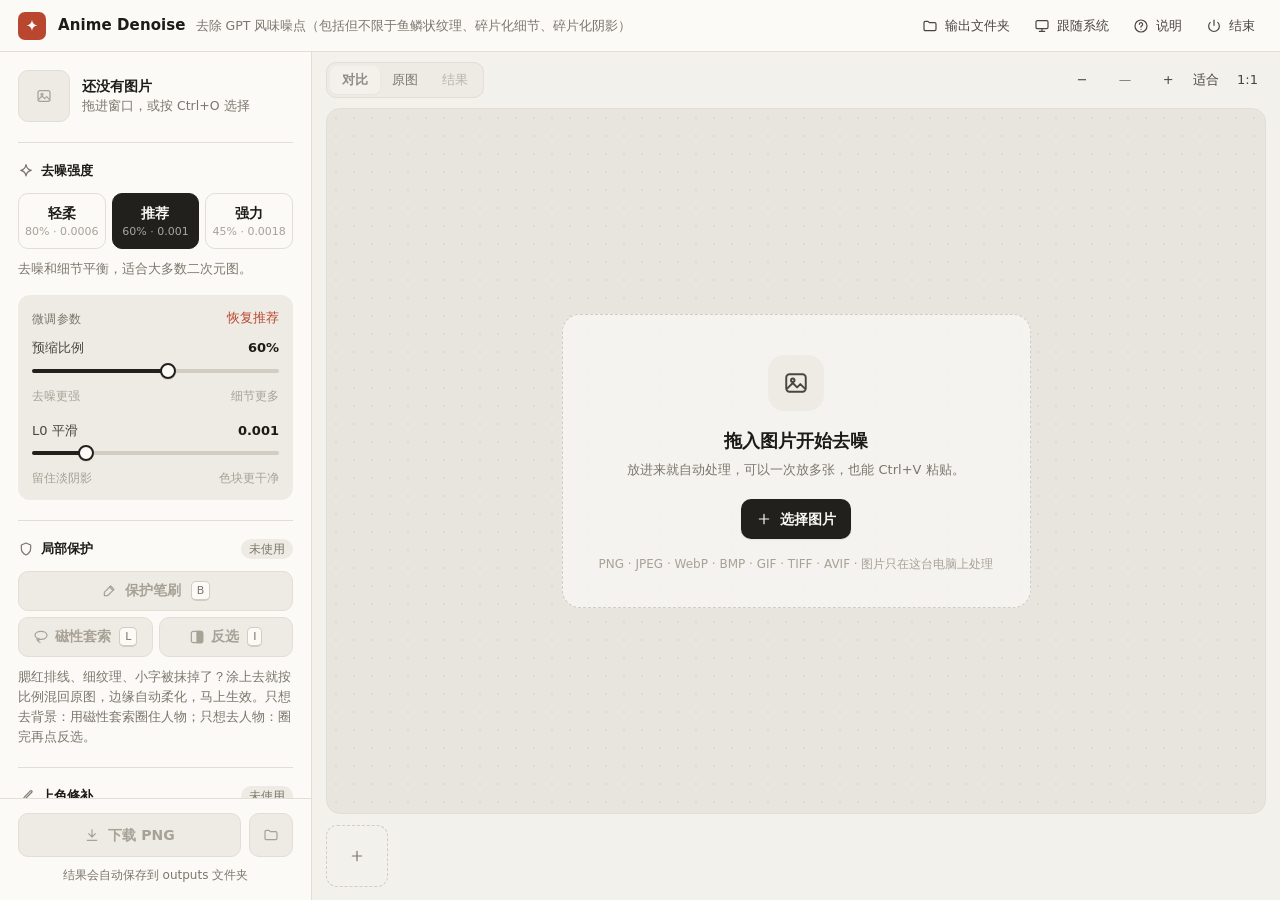
==== commit c44cb689: "Tagline: GPT-flavoured noise, not only fish-scale texture The web app header, README intro and SKILL" ====
--- a/app/index.html
+++ b/app/index.html
@@ -68,9 +68,11 @@
   /* ---------- top bar ---------- */
   .top { grid-column: 1 / -1; display: flex; align-items: center; gap: 12px; padding: 0 14px 0 18px; background: var(--panel); border-bottom: 1px solid var(--line); }
   .mark { width: 28px; height: 28px; border-radius: 7px; background: var(--accent); display: grid; place-items: center; }
-  .brand b { font-size: 15px; font-weight: 650; letter-spacing: .1px; }
-  .brand span { color: var(--muted); font-size: 12.5px; margin-left: 10px; }
-  .top-actions { margin-left: auto; display: flex; gap: 2px; }
+  .brand { display: flex; align-items: baseline; min-width: 0; }
+  .brand b { font-size: 15px; font-weight: 650; letter-spacing: .1px; flex: none; }
+  /* the tagline gives way to the buttons on the right: cut with an ellipsis, full text in the tooltip */
+  .brand span { color: var(--muted); font-size: 12.5px; margin-left: 10px; min-width: 0; white-space: nowrap; overflow: hidden; text-overflow: ellipsis; }
+  .top-actions { margin-left: auto; display: flex; gap: 2px; flex: none; }
   .tbtn { display: flex; align-items: center; gap: 7px; height: 34px; padding: 0 11px; border-radius: 8px; color: var(--text-2); font-size: 13px; }
   .tbtn:hover { background: var(--panel-2); color: var(--text); }
 
@@ -341,7 +343,7 @@
 <div class="app">
   <header class="top">
     <div class="mark"><svg width="16" height="16" fill="#fff"><use href="#i-spark"/></svg></div>
-    <div class="brand"><b>Anime Denoise</b><span>GPT 二次元图去鱼鳞纹</span></div>
+    <div class="brand"><b>Anime Denoise</b><span title="去除 GPT 风味噪点（包括但不限于鱼鳞状纹理、碎片化细节、碎片化阴影）">去除 GPT 风味噪点（包括但不限于鱼鳞状纹理、碎片化细节、碎片化阴影）</span></div>
     <div class="top-actions">
       <span class="chip-dev" id="devChip" title="图片只在这台电脑上处理" hidden><i></i><span id="devName">本机处理</span></span>
       <button class="tbtn" id="openOut" title="打开输出文件夹"><svg class="i"><use href="#i-folder"/></svg><span>输出文件夹</span></button>
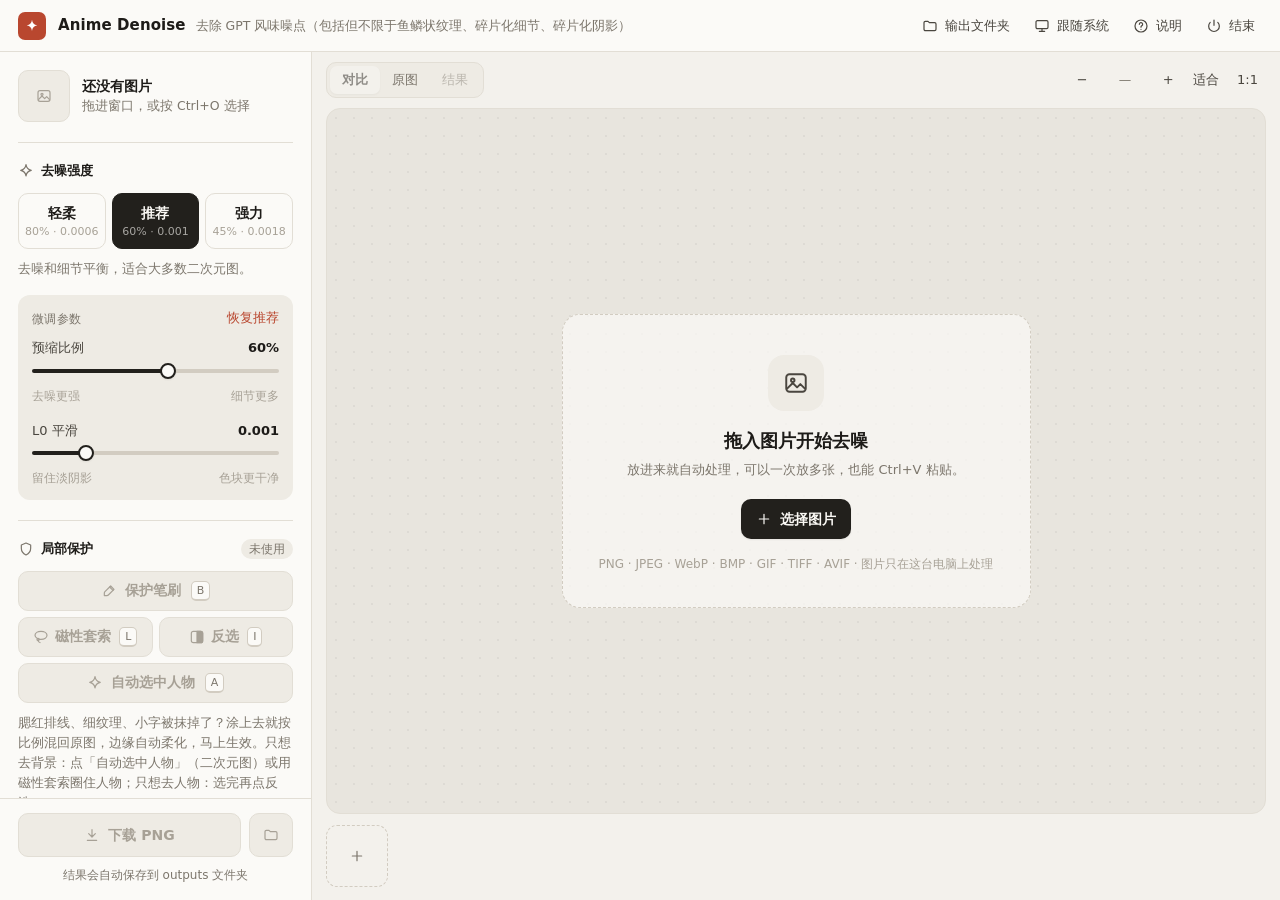
==== commit 40363cd3: "Web app: auto-select the character (A); lasso reaches the image edges - 自动选中人物: SkyTNT anime-segment" ====
--- a/app/index.html
+++ b/app/index.html
@@ -399,7 +399,8 @@
           <button class="btn" id="lassoBtn" title="磁性套索（L）：沿轮廓自动吸附，圈住的地方保持原图；再按 L 完成，Esc 放弃"><svg class="i"><use href="#i-lasso"/></svg><span id="lassoBtnText">磁性套索</span><kbd>L</kbd></button>
           <button class="btn" id="invertBtn" title="反选（I）：保护区和去噪区互换"><svg class="i"><use href="#i-invert"/></svg>反选<kbd>I</kbd></button>
         </div>
-        <p class="hint">腮红排线、细纹理、小字被抹掉了？涂上去就按比例混回原图，边缘自动柔化，马上生效。只想去背景：用磁性套索圈住人物；只想去人物：圈完再点反选。</p>
+        <button class="btn wide" id="autoSelBtn" style="margin-top:6px" title="自动选中人物（A）：AI 识别画面里的二次元人物，填进保护区（只给背景去噪）；再按 I 反选就只给人物去噪"><svg class="i"><use href="#i-spark"/></svg><span id="autoSelText">自动选中人物</span><kbd>A</kbd></button>
+        <p class="hint">腮红排线、细纹理、小字被抹掉了？涂上去就按比例混回原图，边缘自动柔化，马上生效。只想去背景：点「自动选中人物」（二次元图）或用磁性套索圈住人物；只想去人物：选完再点反选。</p>
         <div class="protect-sum" id="protectSum" hidden><span class="dot"></span><span id="protectSumText"></span><button class="linkbtn" id="clearMask">清除</button></div>
       </section>
 
@@ -468,6 +469,7 @@
         <button class="ib" id="bUndo" title="撤销（Ctrl+Z）"><svg class="i"><use href="#i-undo"/></svg></button>
         <button class="ib" id="bRedo" title="重做（Ctrl+Shift+Z）"><svg class="i"><use href="#i-redo"/></svg></button>
         <button class="ib" id="bEye" title="涂完自动隐藏范围（点击改成一直显示）；按住 M 看全部涂抹"><svg class="i"><use id="bEyeIcon" href="#i-eye-auto"/></svg></button>
+        <button class="ib" id="bAuto" title="自动选中人物（A）：AI 识别人物，填进保护区"><svg class="i"><use href="#i-spark"/></svg></button>
         <button class="ib" id="bInvert" title="反选（I）：保护区和去噪区互换（可撤销）"><svg class="i"><use href="#i-invert"/></svg></button>
         <button class="ib" id="bClear" title="清除全部（可撤销）"><svg class="i"><use href="#i-trash"/></svg></button>
         <span class="saved" id="bSaved"></span>
@@ -533,6 +535,7 @@
       <div><span>适合画面 / 100%</span><span><kbd>F</kbd> <kbd>0</kbd> · <kbd>Ctrl</kbd>+<kbd>0</kbd> <kbd>1</kbd></span></div>
       <div><span>拖动画面</span><span>按住 <kbd>空格</kbd> · 中键</span></div>
       <div><span>上一张 / 下一张</span><span><kbd>←</kbd> <kbd>→</kbd></span></div>
+      <div><span>自动选中人物（AI，二次元图）</span><span><kbd>A</kbd></span></div>
       <div><span>反选保护区</span><span><kbd>I</kbd> · <kbd>Ctrl</kbd>+<kbd>Shift</kbd>+<kbd>I</kbd></span></div>
       <div><span>套索闭合 / 删上个锚点</span><span><kbd>↵</kbd> <kbd>⌫</kbd></span></div>
       <div><span>撤销 / 重做</span><span><kbd>Ctrl</kbd>+<kbd>Z</kbd> · <kbd>Ctrl</kbd>+<kbd>Shift</kbd>+<kbd>Z</kbd> / <kbd>Y</kbd></span></div>
@@ -1021,6 +1024,8 @@
   $("#lassoBtn").classList.toggle("on", inLasso);
   $("#lassoBtnText").textContent = inLasso ? "完成套索" : "磁性套索";
   $("#invertBtn").disabled = $("#bInvert").disabled = !masked;
+  $("#autoSelBtn").disabled = $("#bAuto").disabled = !it || !!it.segBusy;
+  $("#autoSelText").textContent = it && it.segBusy ? "正在识别人物…" : "自动选中人物";
   $("#bSaved").textContent = it && it.saved && S.brushMode ? "已保存" : $("#bSaved").textContent;
 }
 
@@ -1201,7 +1206,7 @@
   // the lasso fills an outline, so brush size does not apply: grey it out but keep its place, so the tool buttons don't move
   $("#bSizeField").classList.toggle("off", lasso); $("#bSize").disabled = lasso;
   $("#fbProtect").hidden = paint; $("#fbPaint").hidden = !paint;
-  $("#bInvert").hidden = $("#bEye").hidden = paint;  // these two are about the protected area only
+  $("#bInvert").hidden = $("#bEye").hidden = $("#bAuto").hidden = paint;  // these two are about the protected area only
   $("#pColor").value = P.color; $("#pSwatch").style.background = P.color;
   $("#pSize").value = P.size; $("#pSizeOut").textContent = P.size;
   $("#pHard").value = P.hard; $("#pHardOut").textContent = P.hard + "%";
@@ -1343,6 +1348,44 @@
   toast(it.hasMask ? "已反选：原来去噪的地方改为保持原图，原来保持原图的地方改为去噪（Ctrl+Z 可撤销）" : "反选后没有保护区了（整张都已保护时反选 = 整张去噪）", "", 4200);
 }
 
+/* ---------------- auto-select the character ---------------- */
+// SkyTNT anime-segmentation on the server returns a grey map (white = character). It is added to the protected area
+// at the current "恢复原图" strength, keeping what was already painted (lighten), so it combines with brush and lasso.
+async function autoSelect() {
+  const it = S.cur;
+  if (!it || it.segBusy) return;
+  lassoFinish();
+  it.segBusy = true; syncPanel();
+  if (!(S.info && S.info.seg_ready)) toast("第一次使用要下载人物识别模型（约 195 MB，只下载一次），请稍等", "", 6000);
+  try {
+    const r = await api("/api/segment", { method: "POST", body: it.file });
+    const share = +r.headers.get("X-Share") || 0;
+    const bmp = await createImageBitmap(await r.blob());
+    if (S.info) S.info.seg_ready = true;
+    if (share < 0.005) return toast("没有认出人物：自动选中只认二次元风格的人物，写实照片或纯风景请用磁性套索", "err", 6000);
+    const t = mk(); fit2(t, it.w, it.h);
+    const tc = g2(t, true); tc.drawImage(bmp, 0, 0, it.w, it.h);
+    const p = tc.getImageData(0, 0, it.w, it.h).data;
+    const c = g2(it.mask, true), im = c.getImageData(0, 0, it.w, it.h), d = im.data, s = S.mix / 100;
+    pushUndo(it);
+    for (let i = 0; i < d.length; i += 4) {
+      const v = p[i] < 38 ? 0 : Math.round(p[i] * s);  // below ~15 % is background noise of the model
+      if (v > d[i]) d[i] = d[i + 1] = d[i + 2] = v;
+      d[i + 3] = 255;
+    }
+    c.putImageData(im, 0, 0);
+    it.hasMask = hasPixels(it);
+    composite(); scheduleSave(it); renderStrip();
+    flashAll(1500);
+    toast(`已自动选中人物（约占画面 ${Math.round(share * 100)}%），人物保持原图、只给背景去噪。想反过来只给人物去噪：按 I 反选。边缘不准可以用笔刷或橡皮补（Ctrl+Z 可撤销）`, "", 7000);
+  } catch (err) {
+    toast("自动选中失败：" + err.message, "err", 8000);
+  } finally {
+    it.segBusy = false; syncPanel();
+  }
+}
+$("#autoSelBtn").onclick = $("#bAuto").onclick = () => autoSelect();
+
 /* ---------------- magnetic lasso ---------------- */
 // Live-wire ("intelligent scissors"): the outline from the last anchor to the cursor is the cheapest route over an
 // edge-cost map, so it hugs the strongest nearby contour. Anchors drop automatically as the cursor travels.
@@ -1384,6 +1427,10 @@
   };
   for (let y = 1; y < h - 1; y++)
     for (let x = 1, i = y * w + 1; x < w - 1; x++, i++) e[i] = Math.min(255, Math.max(sob(bl, i), sob(alp, i)) / 4);  // transparent edges count too
+  // the picture's own border is a boundary too: an outline swept outside the image runs along it (a figure that
+  // fills the whole height is cut off by the top and bottom of the picture)
+  for (let x = 0; x < w; x++) e[x] = e[(h - 1) * w + x] = 255;
+  for (let y = 0; y < h; y++) e[y * w] = e[y * w + w - 1] = 255;
   it.edge = { src, e };
   return e;
 }
@@ -1471,7 +1518,9 @@
   L.raf = 0;
   const it = S.cur;
   if (!L.on || it !== L.it || !L.want || !S.vp) return;
-  const e = edgeMap(it), a = lassoLast(), raw = clampPt(it, L.want), p = snap(e, it, raw);
+  const e = edgeMap(it), a = lassoLast(), raw = clampPt(it, L.want);
+  const outside = L.want[0] < 0 || L.want[1] < 0 || L.want[0] >= it.w || L.want[1] >= it.h;
+  const p = outside ? raw : snap(e, it, raw);  // outside the picture: stay on its border, don't get pulled inward
   const n = L.pts.length / 2 + L.live.length / 2;
   L.near = n > 8 && Math.hypot(raw[0] - L.pts[0], raw[1] - L.pts[1]) * S.vp.s < 10;
   L.live = L.near ? liveWire(e, it.w, it.h, a, [L.pts[0], L.pts[1]]) : liveWire(e, it.w, it.h, a, p);
@@ -1483,7 +1532,8 @@
   const it = S.cur, raw = clampPt(it, pt);
   if (!L.on) {
     if (ev.button !== 0) return;
-    const p = snap(edgeMap(it), it, raw);
+    const out = pt[0] < 0 || pt[1] < 0 || pt[0] >= it.w || pt[1] >= it.h;
+    const p = out ? raw : snap(edgeMap(it), it, raw);
     Object.assign(L, { on: true, it, pts: [p[0], p[1]], anchors: [0], live: [], want: pt, near: false });
     lassoDraw();
     return;
@@ -1779,7 +1829,7 @@
   const r = stage.getBoundingClientRect();
   if (S.brushMode && S.tool === "paint" && !drag) S.pickHeld = e.altKey || e.ctrlKey;  // keys pressed outside the window
   cursorPt = !drag && onUI(e) ? null : [e.clientX - r.left, e.clientY - r.top]; updateCursor();  // no brush circle over the toolbar
-  if (L.on && !drag && S.vp && !onUI(e)) lassoMove(toImg(e, r));
+  if (L.on && !drag && S.vp) lassoMove(toImg(e, r));  // also under the tool bar: it covers the top of a fitted picture
   if (!drag) return;
   if (drag.t === "split") { S.split = Math.min(1, Math.max(0, (e.clientX - r.left) / r.width)); render(); }
   else if (drag.t === "paint") strokeTo(toImg(e, r));
@@ -1857,6 +1907,7 @@
     // L toggles the lasso (an open outline is closed and kept); Esc leaves the brush or the lasso (an open outline is dropped)
     l: () => { if (!e.repeat) S.brushMode && S.tool === "lasso" ? setBrushMode(false) : setBrushMode(true, "lasso"); },
     i: () => { if (!e.repeat) invertMask(); },
+    a: () => { if (!e.repeat) autoSelect(); },
     ...(L.on && {  // only while an outline is open, so Enter still presses a focused button otherwise
       enter: () => lassoClose(false),
       backspace: lassoBack,
